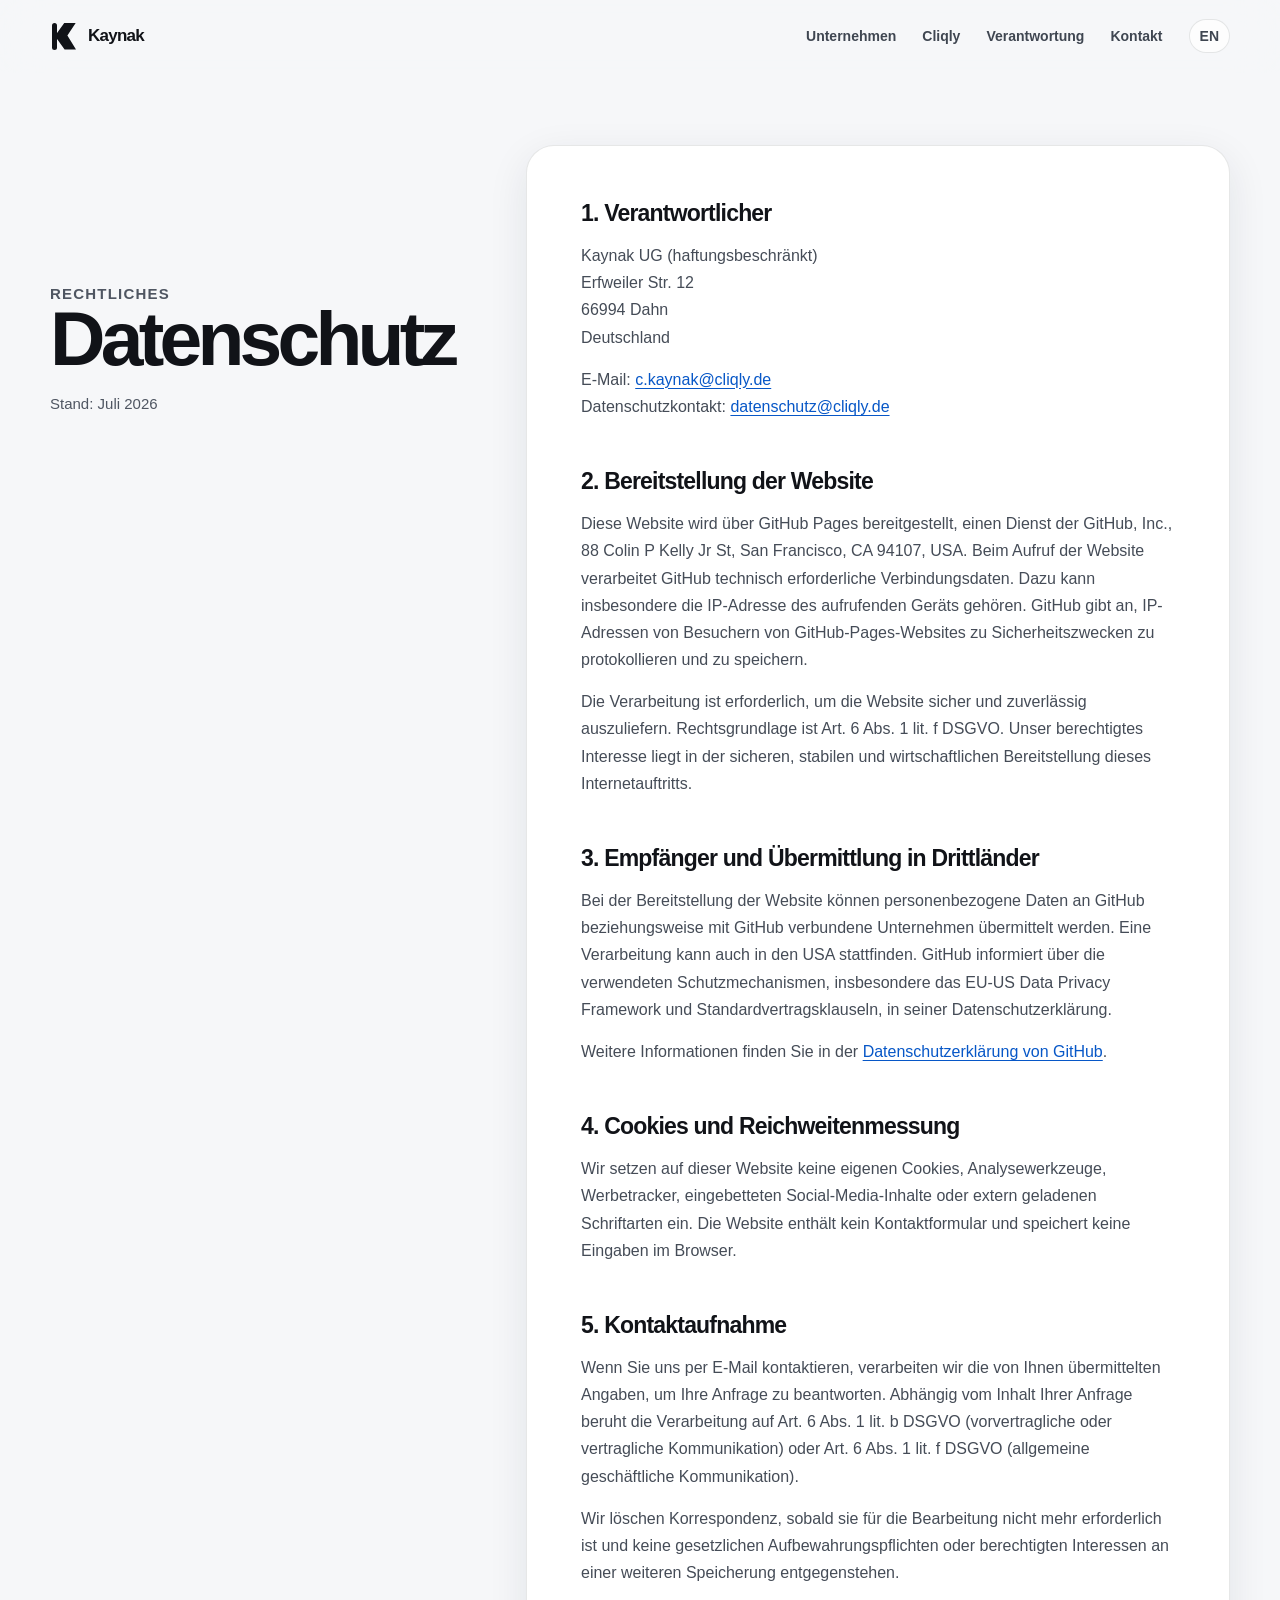
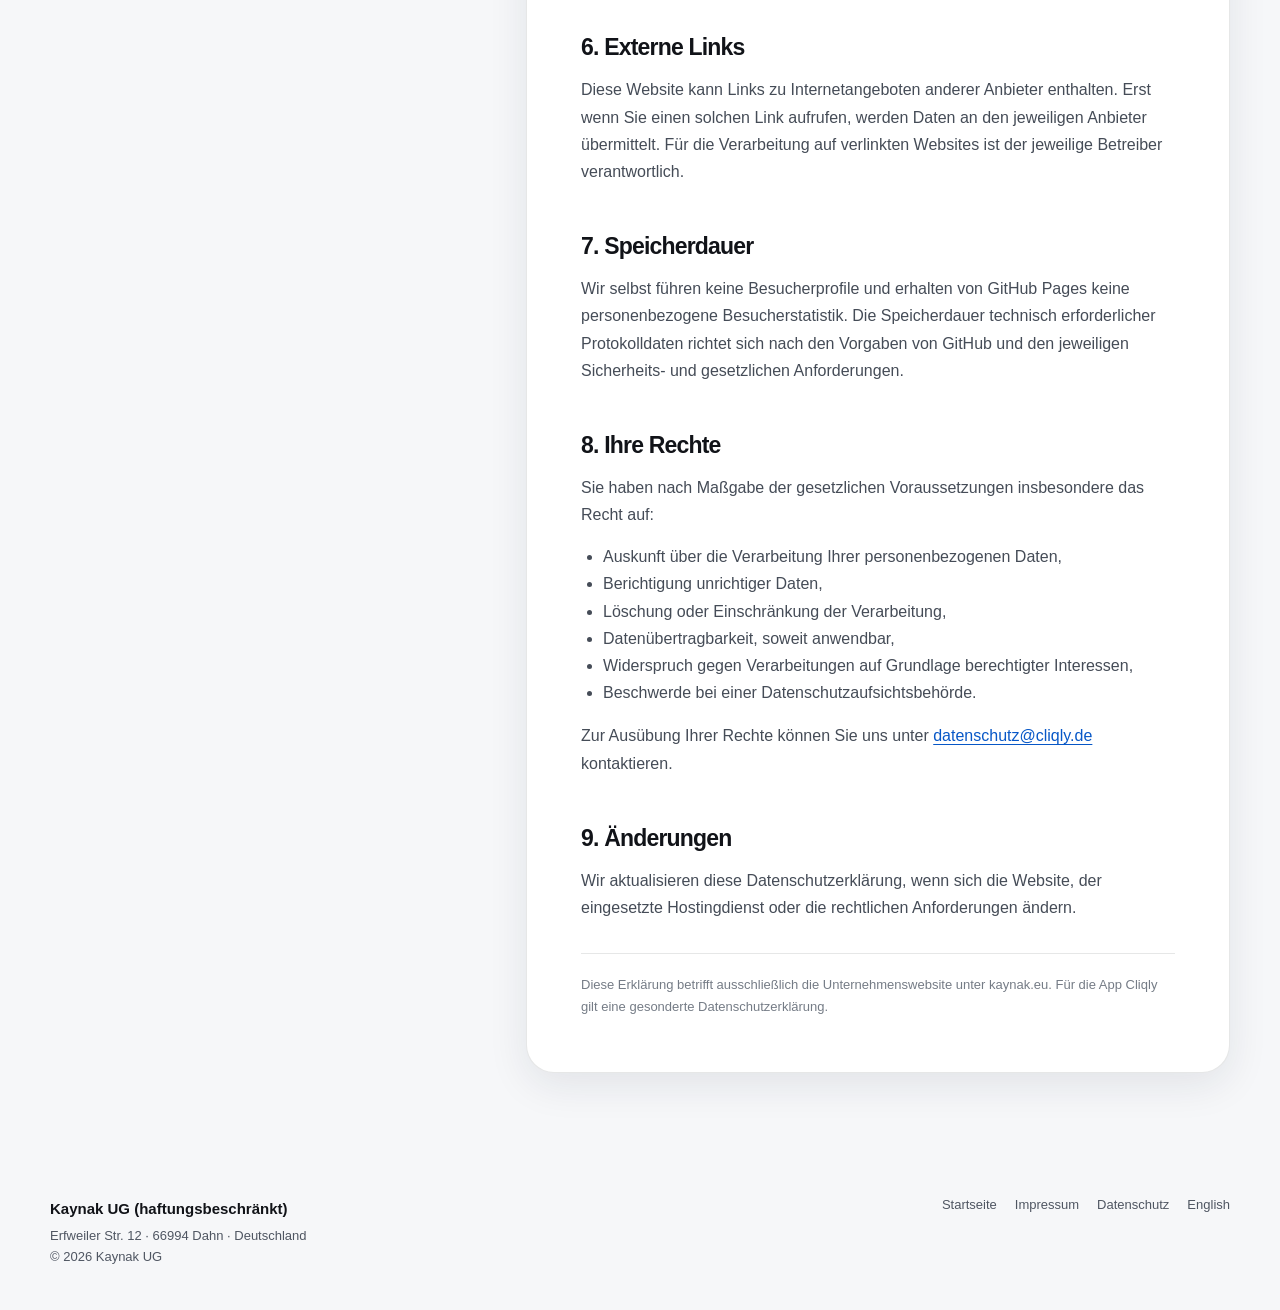
==== datenschutz/index.html @ ebd9e435 "Launch Kaynak UG corporate website" ====
<!doctype html>
<html lang="de">
  <head>
    <meta charset="utf-8" />
    <meta name="viewport" content="width=device-width, initial-scale=1" />
    <title>Datenschutz – Kaynak UG</title>
    <meta
      name="description"
      content="Datenschutzerklärung für die Unternehmenswebsite der Kaynak UG (haftungsbeschränkt)."
    />
    <meta name="theme-color" content="#f6f7f9" />
    <meta name="robots" content="index,follow" />
    <link rel="canonical" href="https://kaynak.eu/datenschutz/" />
    <link rel="alternate" hreflang="de" href="https://kaynak.eu/datenschutz/" />
    <link rel="alternate" hreflang="en" href="https://kaynak.eu/en/privacy/" />
    <link rel="icon" href="/assets/kaynak-mark.png" type="image/png" />
    <link rel="stylesheet" href="/assets/styles.css" />
  </head>
  <body>
    <a class="skip-link" href="#inhalt">Zum Inhalt springen</a>
    <header class="site-header">
      <nav class="nav-shell" aria-label="Hauptnavigation">
        <a class="brand" href="/" aria-label="Kaynak UG Startseite">
          <span class="brand-mark" aria-hidden="true"></span>
          <span>Kaynak</span>
        </a>
        <button
          class="menu-button"
          type="button"
          aria-label="Navigation öffnen"
          aria-controls="site-navigation"
          aria-expanded="false"
        >
          <span class="menu-icon" aria-hidden="true"></span>
        </button>
        <div class="nav-links" id="site-navigation">
          <a href="/#unternehmen">Unternehmen</a>
          <a href="/#cliqly">Cliqly</a>
          <a href="/#verantwortung">Verantwortung</a>
          <a href="/#kontakt">Kontakt</a>
          <a class="language-link" href="/en/privacy/" lang="en" hreflang="en">EN</a>
        </div>
      </nav>
    </header>

    <main class="legal-main" id="inhalt">
      <div class="shell legal-layout">
        <div class="legal-heading">
          <p class="section-kicker">Rechtliches</p>
          <h1>Datenschutz</h1>
          <p>Stand: Juli 2026</p>
        </div>
        <article class="legal-content">
          <h2>1. Verantwortlicher</h2>
          <p>
            Kaynak UG (haftungsbeschränkt)<br />
            Erfweiler Str. 12<br />
            66994 Dahn<br />
            Deutschland
          </p>
          <p>
            E-Mail:
            <a href="mailto:c.kaynak@cliqly.de">c.kaynak@cliqly.de</a><br />
            Datenschutzkontakt:
            <a href="mailto:datenschutz@cliqly.de">datenschutz@cliqly.de</a>
          </p>

          <h2>2. Bereitstellung der Website</h2>
          <p>
            Diese Website wird über GitHub Pages bereitgestellt, einen Dienst der GitHub,
            Inc., 88 Colin P Kelly Jr St, San Francisco, CA 94107, USA. Beim Aufruf der
            Website verarbeitet GitHub technisch erforderliche Verbindungsdaten. Dazu
            kann insbesondere die IP-Adresse des aufrufenden Geräts gehören. GitHub gibt
            an, IP-Adressen von Besuchern von GitHub-Pages-Websites zu
            Sicherheitszwecken zu protokollieren und zu speichern.
          </p>
          <p>
            Die Verarbeitung ist erforderlich, um die Website sicher und zuverlässig
            auszuliefern. Rechtsgrundlage ist Art. 6 Abs. 1 lit. f DSGVO. Unser
            berechtigtes Interesse liegt in der sicheren, stabilen und wirtschaftlichen
            Bereitstellung dieses Internetauftritts.
          </p>

          <h2>3. Empfänger und Übermittlung in Drittländer</h2>
          <p>
            Bei der Bereitstellung der Website können personenbezogene Daten an GitHub
            beziehungsweise mit GitHub verbundene Unternehmen übermittelt werden. Eine
            Verarbeitung kann auch in den USA stattfinden. GitHub informiert über die
            verwendeten Schutzmechanismen, insbesondere das EU-US Data Privacy Framework
            und Standardvertragsklauseln, in seiner Datenschutzerklärung.
          </p>
          <p>
            Weitere Informationen finden Sie in der
            <a
              href="https://docs.github.com/de/site-policy/privacy-policies/github-general-privacy-statement"
              rel="noopener noreferrer"
              >Datenschutzerklärung von GitHub</a
            >.
          </p>

          <h2>4. Cookies und Reichweitenmessung</h2>
          <p>
            Wir setzen auf dieser Website keine eigenen Cookies, Analysewerkzeuge,
            Werbetracker, eingebetteten Social-Media-Inhalte oder extern geladenen
            Schriftarten ein. Die Website enthält kein Kontaktformular und speichert
            keine Eingaben im Browser.
          </p>

          <h2>5. Kontaktaufnahme</h2>
          <p>
            Wenn Sie uns per E-Mail kontaktieren, verarbeiten wir die von Ihnen
            übermittelten Angaben, um Ihre Anfrage zu beantworten. Abhängig vom Inhalt
            Ihrer Anfrage beruht die Verarbeitung auf Art. 6 Abs. 1 lit. b DSGVO
            (vorvertragliche oder vertragliche Kommunikation) oder Art. 6 Abs. 1 lit. f
            DSGVO (allgemeine geschäftliche Kommunikation).
          </p>
          <p>
            Wir löschen Korrespondenz, sobald sie für die Bearbeitung nicht mehr
            erforderlich ist und keine gesetzlichen Aufbewahrungspflichten oder
            berechtigten Interessen an einer weiteren Speicherung entgegenstehen.
          </p>

          <h2>6. Externe Links</h2>
          <p>
            Diese Website kann Links zu Internetangeboten anderer Anbieter enthalten.
            Erst wenn Sie einen solchen Link aufrufen, werden Daten an den jeweiligen
            Anbieter übermittelt. Für die Verarbeitung auf verlinkten Websites ist der
            jeweilige Betreiber verantwortlich.
          </p>

          <h2>7. Speicherdauer</h2>
          <p>
            Wir selbst führen keine Besucherprofile und erhalten von GitHub Pages keine
            personenbezogene Besucherstatistik. Die Speicherdauer technisch erforderlicher
            Protokolldaten richtet sich nach den Vorgaben von GitHub und den jeweiligen
            Sicherheits- und gesetzlichen Anforderungen.
          </p>

          <h2>8. Ihre Rechte</h2>
          <p>Sie haben nach Maßgabe der gesetzlichen Voraussetzungen insbesondere das Recht auf:</p>
          <ul>
            <li>Auskunft über die Verarbeitung Ihrer personenbezogenen Daten,</li>
            <li>Berichtigung unrichtiger Daten,</li>
            <li>Löschung oder Einschränkung der Verarbeitung,</li>
            <li>Datenübertragbarkeit, soweit anwendbar,</li>
            <li>Widerspruch gegen Verarbeitungen auf Grundlage berechtigter Interessen,</li>
            <li>Beschwerde bei einer Datenschutzaufsichtsbehörde.</li>
          </ul>
          <p>
            Zur Ausübung Ihrer Rechte können Sie uns unter
            <a href="mailto:datenschutz@cliqly.de">datenschutz@cliqly.de</a>
            kontaktieren.
          </p>

          <h2>9. Änderungen</h2>
          <p>
            Wir aktualisieren diese Datenschutzerklärung, wenn sich die Website, der
            eingesetzte Hostingdienst oder die rechtlichen Anforderungen ändern.
          </p>

          <p class="legal-note">
            Diese Erklärung betrifft ausschließlich die Unternehmenswebsite unter
            kaynak.eu. Für die App Cliqly gilt eine gesonderte Datenschutzerklärung.
          </p>
        </article>
      </div>
    </main>

    <footer class="site-footer">
      <div class="shell footer-grid">
        <div class="footer-company">
          <strong>Kaynak UG (haftungsbeschränkt)</strong>
          Erfweiler Str. 12 · 66994 Dahn · Deutschland<br />
          © <span data-current-year>2026</span> Kaynak UG
        </div>
        <div class="footer-links">
          <a href="/">Startseite</a>
          <a href="/impressum/">Impressum</a>
          <a href="/datenschutz/" aria-current="page">Datenschutz</a>
          <a href="/en/privacy/" lang="en">English</a>
        </div>
      </div>
    </footer>
    <script src="/assets/site.js" defer></script>
  </body>
</html>
---- assets/styles.css ----
:root {
  --ink: #111318;
  --ink-soft: #4f5662;
  --paper: #f6f7f9;
  --paper-strong: #ffffff;
  --line: rgba(17, 19, 24, 0.1);
  --blue: #0878f9;
  --blue-deep: #0757c7;
  --cyan: #43c7f4;
  --violet: #7557ff;
  --green: #7bd35a;
  --shadow-soft: 0 24px 80px rgba(18, 30, 58, 0.12);
  --shadow-card: 0 12px 40px rgba(18, 30, 58, 0.09);
  --radius-xl: 40px;
  --radius-lg: 28px;
  --radius-md: 20px;
  --max-width: 1180px;
  --font-sans: -apple-system, BlinkMacSystemFont, "SF Pro Display",
    "SF Pro Text", "Helvetica Neue", Arial, sans-serif;
}

* {
  box-sizing: border-box;
}

html {
  scroll-behavior: smooth;
}

body {
  margin: 0;
  color: var(--ink);
  background: var(--paper);
  font-family: var(--font-sans);
  -webkit-font-smoothing: antialiased;
  text-rendering: optimizeLegibility;
}

body.menu-open {
  overflow: hidden;
}

img {
  display: block;
  max-width: 100%;
}

a {
  color: inherit;
  text-decoration: none;
}

button,
a {
  -webkit-tap-highlight-color: transparent;
}

button {
  font: inherit;
}

::selection {
  color: #fff;
  background: var(--blue);
}

.skip-link {
  position: fixed;
  z-index: 100;
  top: 12px;
  left: 12px;
  padding: 10px 14px;
  border-radius: 12px;
  color: #fff;
  background: var(--ink);
  transform: translateY(-180%);
  transition: transform 180ms ease;
}

.skip-link:focus {
  transform: translateY(0);
}

.site-header {
  position: fixed;
  z-index: 50;
  top: 0;
  right: 0;
  left: 0;
  border-bottom: 1px solid transparent;
  background: rgba(246, 247, 249, 0.72);
  -webkit-backdrop-filter: blur(24px) saturate(150%);
  backdrop-filter: blur(24px) saturate(150%);
  transition:
    border-color 220ms ease,
    background 220ms ease;
}

.site-header.is-scrolled {
  border-color: var(--line);
  background: rgba(246, 247, 249, 0.9);
}

.nav-shell {
  width: min(calc(100% - 40px), var(--max-width));
  min-height: 72px;
  margin: 0 auto;
  display: flex;
  align-items: center;
  justify-content: space-between;
  gap: 28px;
}

.brand {
  display: inline-flex;
  align-items: center;
  gap: 11px;
  font-size: 17px;
  font-weight: 650;
  letter-spacing: -0.045em;
}

.brand-mark {
  position: relative;
  width: 27px;
  height: 29px;
  display: block;
  flex: 0 0 auto;
  color: currentColor;
}

.brand-mark::before {
  content: "";
  position: absolute;
  top: 1px;
  bottom: 1px;
  left: 2px;
  width: 5px;
  border-radius: 999px;
  background: currentColor;
}

.brand-mark::after {
  content: "";
  position: absolute;
  top: 1px;
  right: 1px;
  bottom: 1px;
  left: 6px;
  background: currentColor;
  clip-path: polygon(43% 0, 100% 0, 57% 48%, 100% 100%, 43% 100%, 0 56%, 0 44%);
}

.nav-links {
  display: flex;
  align-items: center;
  gap: 26px;
  color: #3f4651;
  font-size: 14px;
  font-weight: 550;
}

.nav-links a {
  position: relative;
  padding: 9px 0;
}

.nav-links a::after {
  content: "";
  position: absolute;
  right: 0;
  bottom: 4px;
  left: 0;
  height: 1px;
  background: currentColor;
  transform: scaleX(0);
  transform-origin: right;
  transition: transform 180ms ease;
}

.nav-links a:hover::after,
.nav-links a:focus-visible::after {
  transform: scaleX(1);
  transform-origin: left;
}

.language-link {
  display: inline-flex;
  align-items: center;
  justify-content: center;
  min-width: 38px;
  height: 34px;
  padding: 0 10px !important;
  border: 1px solid var(--line);
  border-radius: 999px;
  background: rgba(255, 255, 255, 0.7);
}

.language-link::after {
  display: none;
}

.menu-button {
  width: 42px;
  height: 42px;
  display: none;
  align-items: center;
  justify-content: center;
  border: 0;
  border-radius: 50%;
  color: var(--ink);
  background: transparent;
  cursor: pointer;
}

.menu-icon,
.menu-icon::before,
.menu-icon::after {
  width: 20px;
  height: 1.5px;
  display: block;
  border-radius: 3px;
  background: currentColor;
  transition:
    transform 180ms ease,
    opacity 180ms ease;
}

.menu-icon {
  position: relative;
}

.menu-icon::before,
.menu-icon::after {
  content: "";
  position: absolute;
  left: 0;
}

.menu-icon::before {
  transform: translateY(-6px);
}

.menu-icon::after {
  transform: translateY(6px);
}

.menu-open .menu-icon {
  background: transparent;
}

.menu-open .menu-icon::before {
  transform: rotate(45deg);
}

.menu-open .menu-icon::after {
  transform: rotate(-45deg);
}

main {
  overflow: hidden;
}

.shell {
  width: min(calc(100% - 40px), var(--max-width));
  margin: 0 auto;
}

.hero {
  min-height: 810px;
  padding: 154px 0 96px;
  display: grid;
  align-items: center;
}

.hero-grid {
  display: grid;
  grid-template-columns: minmax(0, 1.08fr) minmax(410px, 0.92fr);
  align-items: center;
  gap: 46px;
}

.eyebrow {
  margin: 0 0 18px;
  color: var(--blue-deep);
  font-size: 14px;
  font-weight: 680;
  letter-spacing: 0.08em;
  text-transform: uppercase;
}

.hero h1 {
  max-width: 760px;
  margin: 0;
  font-size: clamp(52px, 4.6vw, 66px);
  font-weight: 720;
  letter-spacing: -0.062em;
  line-height: 0.98;
}

.hero-secondary {
  color: #747b86;
}

.hero-copy {
  max-width: 630px;
  margin: 30px 0 0;
  color: var(--ink-soft);
  font-size: clamp(19px, 2vw, 24px);
  letter-spacing: -0.025em;
  line-height: 1.45;
}

.button-row {
  margin-top: 34px;
  display: flex;
  flex-wrap: wrap;
  align-items: center;
  gap: 12px;
}

.button {
  min-height: 50px;
  padding: 0 21px;
  display: inline-flex;
  align-items: center;
  justify-content: center;
  gap: 8px;
  border: 1px solid transparent;
  border-radius: 999px;
  font-size: 16px;
  font-weight: 620;
  letter-spacing: -0.015em;
  transition:
    transform 180ms ease,
    box-shadow 180ms ease,
    background 180ms ease;
}

.button:hover {
  transform: translateY(-2px);
}

.button-primary {
  color: #fff;
  background: var(--ink);
  box-shadow: 0 12px 28px rgba(17, 19, 24, 0.2);
}

.button-primary:hover {
  box-shadow: 0 16px 34px rgba(17, 19, 24, 0.25);
}

.button-secondary {
  border-color: var(--line);
  background: rgba(255, 255, 255, 0.78);
}

.button-arrow {
  font-size: 18px;
  line-height: 1;
}

.hero-visual {
  position: relative;
  min-height: 530px;
}

.orb {
  position: absolute;
  width: 470px;
  height: 470px;
  top: 22px;
  left: 50%;
  border-radius: 50%;
  background:
    radial-gradient(circle at 34% 28%, rgba(255, 255, 255, 0.96) 0 8%, transparent 28%),
    radial-gradient(circle at 70% 20%, rgba(131, 102, 255, 0.85), transparent 32%),
    radial-gradient(circle at 74% 72%, rgba(31, 170, 250, 0.9), transparent 35%),
    radial-gradient(circle at 24% 72%, rgba(126, 221, 99, 0.85), transparent 30%),
    linear-gradient(145deg, #d7e9ff, #dcd7ff 45%, #c9f6f2);
  box-shadow:
    inset 0 1px 0 rgba(255, 255, 255, 0.8),
    0 48px 100px rgba(57, 88, 158, 0.18);
  filter: saturate(108%);
  transform: translateX(-50%);
}

.phone {
  position: absolute;
  z-index: 2;
  width: 252px;
  height: 504px;
  top: 4px;
  left: 50%;
  padding: 10px;
  border: 1px solid rgba(255, 255, 255, 0.58);
  border-radius: 48px;
  background: #17191e;
  box-shadow:
    0 35px 80px rgba(21, 29, 50, 0.32),
    inset 0 0 0 1px rgba(255, 255, 255, 0.1);
  transform: translateX(-50%) rotate(4deg);
}

.phone-screen {
  position: relative;
  height: 100%;
  overflow: hidden;
  border-radius: 39px;
  background:
    radial-gradient(circle at 30% 34%, rgba(117, 87, 255, 0.28), transparent 23%),
    radial-gradient(circle at 76% 65%, rgba(67, 199, 244, 0.35), transparent 25%),
    linear-gradient(155deg, #f9fbff, #e9f3fd);
}

.phone-island {
  position: absolute;
  z-index: 4;
  width: 86px;
  height: 25px;
  top: 10px;
  left: 50%;
  border-radius: 999px;
  background: #101216;
  transform: translateX(-50%);
}

.map-grid {
  position: absolute;
  inset: 0;
  opacity: 0.65;
  background-image:
    linear-gradient(28deg, transparent 47%, rgba(52, 98, 136, 0.13) 48% 50%, transparent 51%),
    linear-gradient(104deg, transparent 47%, rgba(52, 98, 136, 0.1) 48% 50%, transparent 51%);
  background-size: 76px 76px, 92px 92px;
}

.map-water {
  position: absolute;
  width: 220px;
  height: 95px;
  top: 142px;
  right: -74px;
  border-radius: 50%;
  background: rgba(74, 179, 235, 0.35);
  transform: rotate(-28deg);
}

.pin {
  position: absolute;
  z-index: 3;
  width: 37px;
  height: 37px;
  display: grid;
  place-items: center;
  border: 3px solid rgba(255, 255, 255, 0.95);
  border-radius: 50% 50% 50% 12px;
  color: #fff;
  background: linear-gradient(145deg, var(--violet), var(--blue));
  box-shadow: 0 8px 20px rgba(35, 72, 180, 0.25);
  font-size: 12px;
  font-weight: 760;
  transform: rotate(-45deg);
}

.pin span {
  transform: rotate(45deg);
}

.pin-one {
  top: 112px;
  left: 54px;
}

.pin-two {
  top: 214px;
  right: 50px;
  background: linear-gradient(145deg, #ed5d8d, #ff875f);
}

.pin-three {
  top: 290px;
  left: 90px;
  background: linear-gradient(145deg, #4ab65a, #90d34f);
}

.app-preview-card {
  position: absolute;
  z-index: 4;
  right: 14px;
  bottom: 28px;
  left: 14px;
  padding: 16px;
  display: grid;
  grid-template-columns: 48px 1fr;
  align-items: center;
  gap: 12px;
  border: 1px solid rgba(255, 255, 255, 0.7);
  border-radius: 21px;
  background: rgba(255, 255, 255, 0.84);
  -webkit-backdrop-filter: blur(18px);
  backdrop-filter: blur(18px);
  box-shadow: 0 16px 36px rgba(37, 61, 95, 0.13);
}

.app-preview-card img {
  width: 48px;
  height: 48px;
  border-radius: 13px;
}

.app-preview-card strong,
.app-preview-card span {
  display: block;
}

.app-preview-card strong {
  margin-bottom: 3px;
  font-size: 15px;
}

.app-preview-card span {
  color: var(--ink-soft);
  font-size: 12px;
  line-height: 1.35;
}

.floating-note {
  position: absolute;
  z-index: 6;
  padding: 13px 16px;
  border: 1px solid rgba(255, 255, 255, 0.72);
  border-radius: 17px;
  background: rgba(255, 255, 255, 0.82);
  -webkit-backdrop-filter: blur(20px);
  backdrop-filter: blur(20px);
  box-shadow: var(--shadow-card);
  font-size: 13px;
  font-weight: 650;
  letter-spacing: -0.01em;
}

.floating-note.top {
  top: 46px;
  right: -8px;
  transform: rotate(3deg);
}

.floating-note.bottom {
  bottom: 54px;
  left: -24px;
  transform: rotate(-3deg);
}

.section {
  padding: 120px 0;
}

.section-compact {
  padding: 90px 0;
}

.section-white {
  background: var(--paper-strong);
}

.section-dark {
  color: #fff;
  background:
    radial-gradient(circle at 8% 10%, rgba(60, 131, 246, 0.25), transparent 30%),
    radial-gradient(circle at 93% 82%, rgba(117, 87, 255, 0.2), transparent 34%),
    #111318;
}

.section-heading {
  max-width: 790px;
  margin: 0 0 55px;
}

.section-kicker {
  margin: 0 0 14px;
  color: var(--blue-deep);
  font-size: 14px;
  font-weight: 690;
  letter-spacing: 0.08em;
  text-transform: uppercase;
}

.section-dark .section-kicker {
  color: #74b7ff;
}

.section-title {
  margin: 0;
  font-size: clamp(42px, 5.8vw, 74px);
  font-weight: 700;
  letter-spacing: -0.058em;
  line-height: 0.99;
}

.section-intro {
  max-width: 690px;
  margin: 24px 0 0;
  color: var(--ink-soft);
  font-size: 20px;
  letter-spacing: -0.02em;
  line-height: 1.55;
}

.section-dark .section-intro {
  color: #b8c0ce;
}

.fact-grid {
  display: grid;
  grid-template-columns: repeat(3, minmax(0, 1fr));
  gap: 18px;
}

.fact-card,
.value-card,
.responsibility-card {
  border: 1px solid var(--line);
  border-radius: var(--radius-lg);
  background: rgba(255, 255, 255, 0.78);
  box-shadow: var(--shadow-card);
}

.fact-card {
  min-height: 220px;
  padding: 28px;
}

.fact-number {
  display: block;
  margin-bottom: 45px;
  color: var(--blue);
  font-size: clamp(38px, 4.6vw, 60px);
  font-weight: 710;
  letter-spacing: -0.055em;
}

.fact-card h3,
.value-card h3,
.responsibility-card h3 {
  margin: 0 0 10px;
  font-size: 21px;
  letter-spacing: -0.035em;
}

.fact-card p,
.value-card p,
.responsibility-card p {
  margin: 0;
  color: var(--ink-soft);
  font-size: 16px;
  line-height: 1.55;
}

.company-grid {
  display: grid;
  grid-template-columns: 0.9fr 1.1fr;
  align-items: start;
  gap: 70px;
}

.company-statement {
  margin: 0;
  font-size: clamp(34px, 4.4vw, 58px);
  font-weight: 650;
  letter-spacing: -0.052em;
  line-height: 1.06;
}

.company-copy {
  color: var(--ink-soft);
  font-size: 18px;
  line-height: 1.65;
}

.company-copy p {
  margin: 0 0 20px;
}

.company-meta {
  margin-top: 34px;
  padding-top: 24px;
  border-top: 1px solid var(--line);
  display: grid;
  grid-template-columns: repeat(2, minmax(0, 1fr));
  gap: 22px;
}

.meta-item span,
.meta-item strong {
  display: block;
}

.meta-item span {
  margin-bottom: 6px;
  color: #7b818b;
  font-size: 12px;
  font-weight: 650;
  letter-spacing: 0.06em;
  text-transform: uppercase;
}

.meta-item strong {
  font-size: 16px;
  line-height: 1.45;
}

.product-stage {
  padding: clamp(28px, 5vw, 62px);
  display: grid;
  grid-template-columns: 0.9fr 1.1fr;
  align-items: center;
  gap: 70px;
  border: 1px solid rgba(255, 255, 255, 0.12);
  border-radius: var(--radius-xl);
  background:
    linear-gradient(145deg, rgba(255, 255, 255, 0.085), rgba(255, 255, 255, 0.025));
  box-shadow: 0 40px 120px rgba(0, 0, 0, 0.22);
}

.product-icon {
  width: min(100%, 430px);
  margin: 0 auto;
  aspect-ratio: 1;
  object-fit: cover;
  border-radius: 30%;
  box-shadow:
    0 40px 80px rgba(0, 0, 0, 0.35),
    0 0 0 1px rgba(255, 255, 255, 0.16);
}

.product-label {
  display: inline-flex;
  margin-bottom: 21px;
  padding: 7px 11px;
  border: 1px solid rgba(255, 255, 255, 0.14);
  border-radius: 999px;
  color: #c4dcff;
  background: rgba(255, 255, 255, 0.06);
  font-size: 12px;
  font-weight: 680;
  letter-spacing: 0.06em;
  text-transform: uppercase;
}

.product-copy h3 {
  margin: 0 0 18px;
  font-size: clamp(48px, 6vw, 82px);
  letter-spacing: -0.065em;
  line-height: 0.92;
}

.product-copy > p {
  max-width: 560px;
  margin: 0;
  color: #bec6d2;
  font-size: 19px;
  line-height: 1.58;
}

.product-points {
  margin-top: 34px;
  display: grid;
  gap: 17px;
}

.product-point {
  padding-top: 17px;
  border-top: 1px solid rgba(255, 255, 255, 0.13);
  display: grid;
  grid-template-columns: 94px 1fr;
  gap: 18px;
}

.product-point strong {
  color: #fff;
  font-size: 15px;
}

.product-point span {
  color: #aeb7c5;
  font-size: 15px;
  line-height: 1.5;
}

.value-grid {
  display: grid;
  grid-template-columns: repeat(3, minmax(0, 1fr));
  gap: 18px;
}

.value-card {
  min-height: 300px;
  padding: 30px;
  display: flex;
  flex-direction: column;
}

.value-symbol {
  width: 50px;
  height: 50px;
  margin-bottom: auto;
  display: grid;
  place-items: center;
  border-radius: 16px;
  color: var(--blue-deep);
  background: #e8f2ff;
  font-size: 22px;
  font-weight: 750;
}

.value-card:nth-child(2) .value-symbol {
  color: #5a43d6;
  background: #eeeaff;
}

.value-card:nth-child(3) .value-symbol {
  color: #3b802c;
  background: #ecf9e8;
}

.responsibility-grid {
  display: grid;
  grid-template-columns: 1.15fr 0.85fr;
  gap: 18px;
}

.responsibility-card {
  min-height: 270px;
  padding: 32px;
}

.responsibility-card.highlight {
  color: #fff;
  border-color: transparent;
  background:
    radial-gradient(circle at 92% 10%, rgba(255, 255, 255, 0.26), transparent 26%),
    linear-gradient(145deg, #0878f9, #6256ea 76%, #7b57ec);
  box-shadow: 0 26px 70px rgba(72, 86, 218, 0.24);
}

.responsibility-card.highlight p {
  color: rgba(255, 255, 255, 0.78);
}

.responsibility-card .card-tag {
  display: block;
  margin-bottom: 72px;
  color: inherit;
  font-size: 12px;
  font-weight: 690;
  letter-spacing: 0.08em;
  text-transform: uppercase;
  opacity: 0.72;
}

.contact-panel {
  padding: clamp(34px, 6vw, 70px);
  display: grid;
  grid-template-columns: 1fr auto;
  align-items: end;
  gap: 70px;
  border-radius: var(--radius-xl);
  color: #fff;
  background:
    radial-gradient(circle at 8% 12%, rgba(61, 166, 255, 0.38), transparent 31%),
    radial-gradient(circle at 92% 90%, rgba(124, 91, 255, 0.3), transparent 34%),
    #12151b;
  box-shadow: var(--shadow-soft);
}

.contact-panel h2 {
  max-width: 720px;
  margin: 0;
  font-size: clamp(45px, 6.5vw, 82px);
  letter-spacing: -0.063em;
  line-height: 0.98;
}

.contact-panel p {
  max-width: 610px;
  margin: 24px 0 0;
  color: #b9c2cf;
  font-size: 18px;
  line-height: 1.6;
}

.contact-panel .button {
  color: var(--ink);
  background: #fff;
  white-space: nowrap;
}

.site-footer {
  padding: 34px 0 42px;
}

.footer-grid {
  display: grid;
  grid-template-columns: 1fr auto;
  align-items: start;
  gap: 30px;
}

.footer-company {
  color: var(--ink-soft);
  font-size: 13px;
  line-height: 1.6;
}

.footer-company strong {
  display: block;
  margin-bottom: 5px;
  color: var(--ink);
  font-size: 15px;
}

.footer-links {
  display: flex;
  flex-wrap: wrap;
  justify-content: flex-end;
  gap: 18px;
  color: var(--ink-soft);
  font-size: 13px;
}

.footer-links a:hover {
  color: var(--ink);
}

.legal-main {
  min-height: calc(100vh - 170px);
  padding: 145px 0 90px;
}

.legal-layout {
  display: grid;
  grid-template-columns: minmax(0, 0.72fr) minmax(0, 1.28fr);
  align-items: start;
  gap: 80px;
}

.legal-heading {
  position: sticky;
  top: 120px;
}

.legal-heading h1 {
  margin: 0;
  font-size: clamp(48px, 6vw, 78px);
  letter-spacing: -0.062em;
  line-height: 0.95;
}

.legal-heading p {
  margin: 20px 0 0;
  color: var(--ink-soft);
  font-size: 15px;
}

.legal-content {
  padding: clamp(30px, 5vw, 54px);
  border: 1px solid var(--line);
  border-radius: var(--radius-lg);
  background: #fff;
  box-shadow: var(--shadow-card);
}

.legal-content h2 {
  margin: 48px 0 15px;
  font-size: 23px;
  letter-spacing: -0.035em;
}

.legal-content h2:first-child {
  margin-top: 0;
}

.legal-content h3 {
  margin: 28px 0 10px;
  font-size: 17px;
}

.legal-content p,
.legal-content li {
  color: #454c57;
  font-size: 16px;
  line-height: 1.7;
}

.legal-content p {
  margin: 0 0 15px;
}

.legal-content ul {
  margin: 0 0 16px;
  padding-left: 22px;
}

.legal-content a {
  color: var(--blue-deep);
  text-decoration: underline;
  text-underline-offset: 3px;
}

.legal-note {
  margin: 32px 0 0 !important;
  padding-top: 20px;
  border-top: 1px solid var(--line);
  color: #757c86 !important;
  font-size: 13px !important;
}

:focus-visible {
  outline: 3px solid rgba(8, 120, 249, 0.4);
  outline-offset: 4px;
}

@media (max-width: 980px) {
  .hero {
    padding-top: 128px;
  }

  .hero-grid,
  .company-grid,
  .product-stage,
  .legal-layout {
    grid-template-columns: 1fr;
  }

  .hero-grid {
    gap: 50px;
  }

  .hero-copy {
    max-width: 720px;
  }

  .hero-visual {
    width: min(100%, 640px);
    margin: 0 auto;
  }

  .company-grid {
    gap: 45px;
  }

  .company-statement {
    max-width: 800px;
  }

  .product-stage {
    gap: 52px;
  }

  .product-visual {
    order: 2;
  }

  .product-icon {
    width: min(72%, 400px);
  }

  .legal-layout {
    gap: 35px;
  }

  .legal-heading {
    position: static;
  }
}

@media (max-width: 760px) {
  .nav-shell {
    width: min(calc(100% - 28px), var(--max-width));
    min-height: 64px;
  }

  .menu-button {
    display: inline-flex;
  }

  .nav-links {
    position: fixed;
    z-index: 49;
    top: 64px;
    right: 0;
    left: 0;
    height: calc(100dvh - 64px);
    padding: 34px 28px;
    display: flex;
    flex-direction: column;
    align-items: flex-start;
    gap: 6px;
    visibility: hidden;
    background: rgba(246, 247, 249, 0.98);
    opacity: 0;
    transform: translateY(-10px);
    transition:
      opacity 180ms ease,
      transform 180ms ease,
      visibility 180ms;
  }

  .menu-open .nav-links {
    visibility: visible;
    opacity: 1;
    transform: translateY(0);
  }

  .nav-links a {
    width: 100%;
    padding: 14px 0;
    border-bottom: 1px solid var(--line);
    font-size: 24px;
    font-weight: 620;
    letter-spacing: -0.025em;
  }

  .language-link {
    width: auto !important;
    height: 42px;
    margin-top: 18px;
    padding: 0 15px !important;
    border-bottom: 1px solid var(--line) !important;
    font-size: 15px !important;
  }

  .shell {
    width: min(calc(100% - 28px), var(--max-width));
  }

  .hero {
    min-height: auto;
    padding: 124px 0 70px;
  }

  .hero h1 {
    font-size: clamp(44px, 12vw, 62px);
  }

  .hero-copy {
    margin-top: 24px;
    font-size: 19px;
  }

  .hero-visual {
    min-height: 450px;
  }

  .orb {
    width: 390px;
    height: 390px;
  }

  .phone {
    width: 214px;
    height: 428px;
    border-radius: 41px;
  }

  .phone-screen {
    border-radius: 33px;
  }

  .app-preview-card {
    padding: 12px;
    grid-template-columns: 40px 1fr;
  }

  .app-preview-card img {
    width: 40px;
    height: 40px;
    border-radius: 11px;
  }

  .floating-note.top {
    right: 0;
  }

  .floating-note.bottom {
    left: 0;
  }

  .section {
    padding: 82px 0;
  }

  .section-compact {
    padding: 68px 0;
  }

  .section-heading {
    margin-bottom: 36px;
  }

  .section-title {
    font-size: clamp(40px, 12vw, 60px);
  }

  .section-intro {
    font-size: 18px;
  }

  .fact-grid,
  .value-grid,
  .responsibility-grid {
    grid-template-columns: 1fr;
  }

  .fact-card {
    min-height: 190px;
  }

  .fact-number {
    margin-bottom: 34px;
  }

  .company-meta {
    grid-template-columns: 1fr;
  }

  .product-stage {
    padding: 28px;
    border-radius: 30px;
  }

  .product-copy h3 {
    font-size: 53px;
  }

  .product-point {
    grid-template-columns: 1fr;
    gap: 6px;
  }

  .product-icon {
    width: 82%;
  }

  .value-card {
    min-height: 250px;
  }

  .contact-panel {
    grid-template-columns: 1fr;
    align-items: start;
    gap: 30px;
    border-radius: 30px;
  }

  .contact-panel h2 {
    font-size: clamp(42px, 12.5vw, 62px);
  }

  .contact-panel .button {
    justify-self: start;
  }

  .footer-grid {
    grid-template-columns: 1fr;
  }

  .footer-links {
    justify-content: flex-start;
  }

  .legal-main {
    padding: 116px 0 68px;
  }
}

@media (max-width: 440px) {
  .hero-visual {
    margin-left: -7px;
    width: calc(100% + 14px);
  }

  .floating-note {
    padding: 10px 12px;
    font-size: 11px;
  }
}

@media (prefers-reduced-motion: reduce) {
  html {
    scroll-behavior: auto;
  }

  *,
  *::before,
  *::after {
    scroll-behavior: auto !important;
    transition-duration: 0.01ms !important;
    animation-duration: 0.01ms !important;
    animation-iteration-count: 1 !important;
  }
}
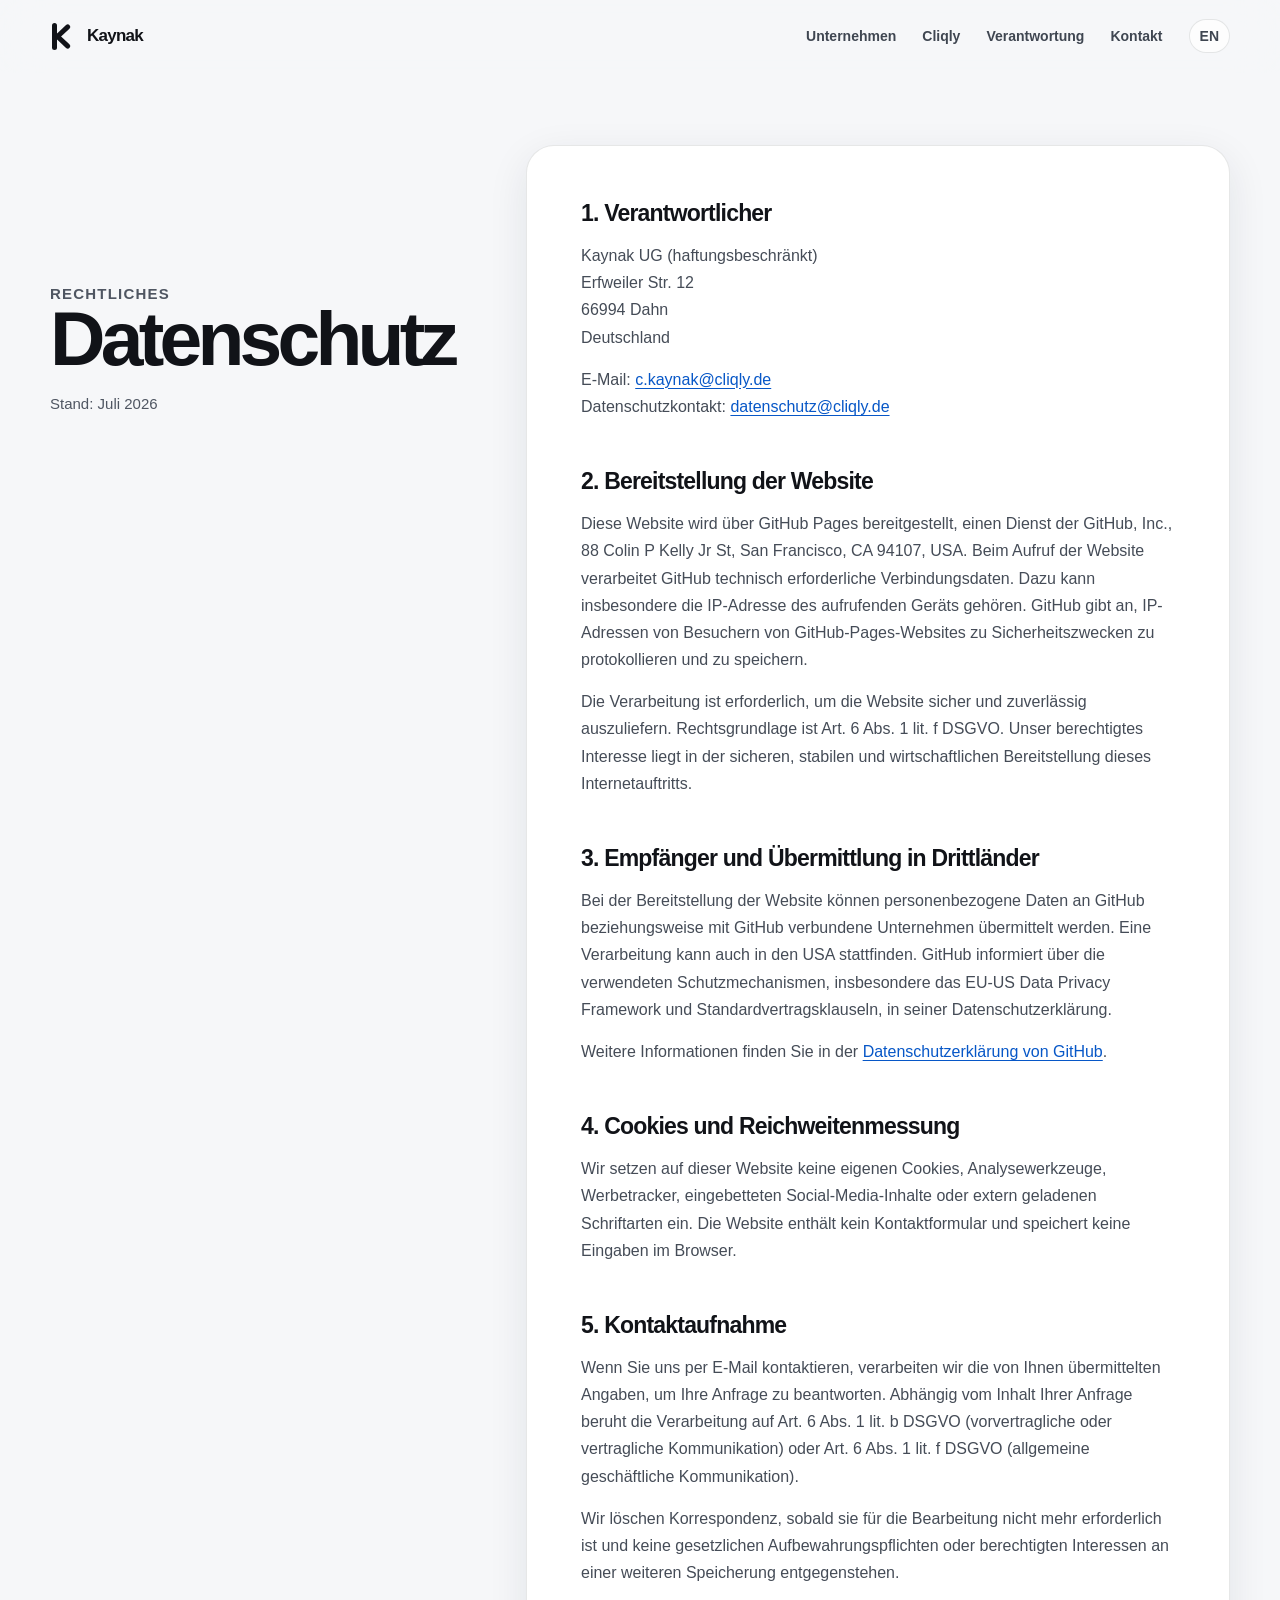
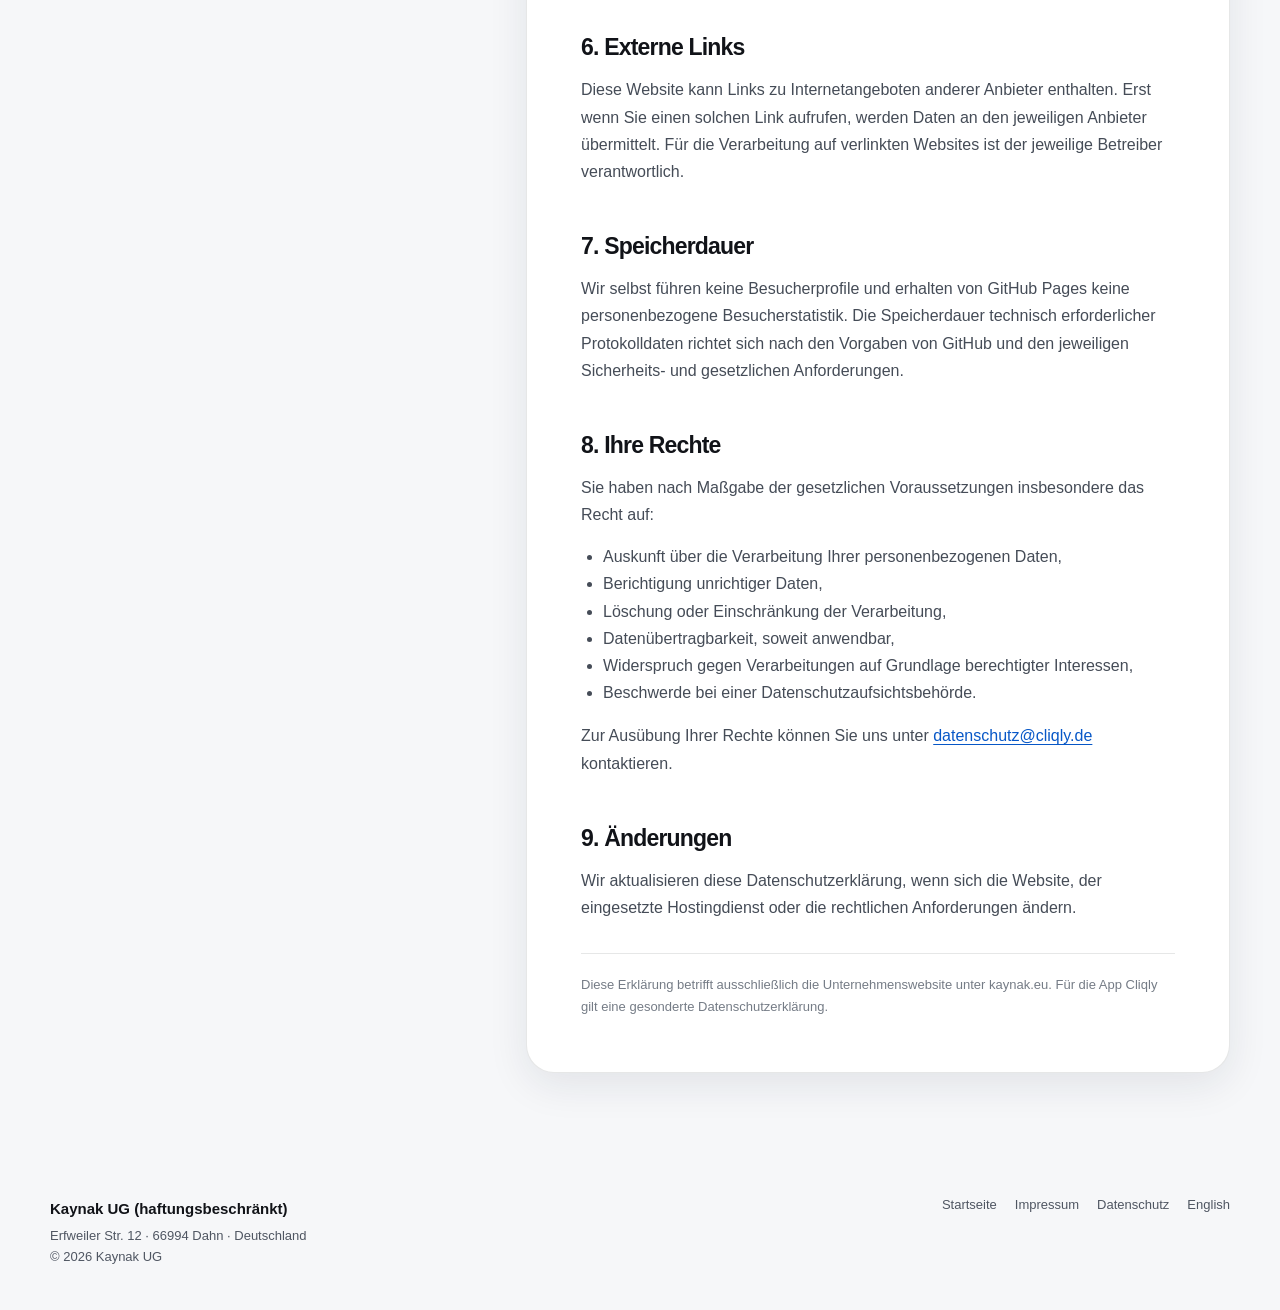
==== commit f2385df5: "Refine Kaynak brand mark" ====
--- a/datenschutz/index.html
+++ b/datenschutz/index.html
@@ -21,7 +21,7 @@
     <header class="site-header">
       <nav class="nav-shell" aria-label="Hauptnavigation">
         <a class="brand" href="/" aria-label="Kaynak UG Startseite">
-          <span class="brand-mark" aria-hidden="true"></span>
+          <span class="brand-mark" aria-hidden="true"><span class="brand-stem"></span></span>
           <span>Kaynak</span>
         </a>
         <button
--- a/assets/styles.css
+++ b/assets/styles.css
@@ -122,33 +122,42 @@
 
 .brand-mark {
   position: relative;
-  width: 27px;
+  width: 26px;
   height: 29px;
   display: block;
   flex: 0 0 auto;
   color: currentColor;
 }
 
-.brand-mark::before {
-  content: "";
+.brand-stem {
   position: absolute;
   top: 1px;
-  bottom: 1px;
   left: 2px;
   width: 5px;
+  height: 27px;
   border-radius: 999px;
   background: currentColor;
 }
 
+.brand-mark::before,
 .brand-mark::after {
   content: "";
   position: absolute;
-  top: 1px;
-  right: 1px;
-  bottom: 1px;
-  left: 6px;
+  top: 12px;
+  left: 5px;
+  width: 19px;
+  height: 5px;
+  border-radius: 999px;
   background: currentColor;
-  clip-path: polygon(43% 0, 100% 0, 57% 48%, 100% 100%, 43% 100%, 0 56%, 0 44%);
+  transform-origin: 2.5px 50%;
+}
+
+.brand-mark::before {
+  transform: rotate(-43deg);
+}
+
+.brand-mark::after {
+  transform: rotate(43deg);
 }
 
 .nav-links {
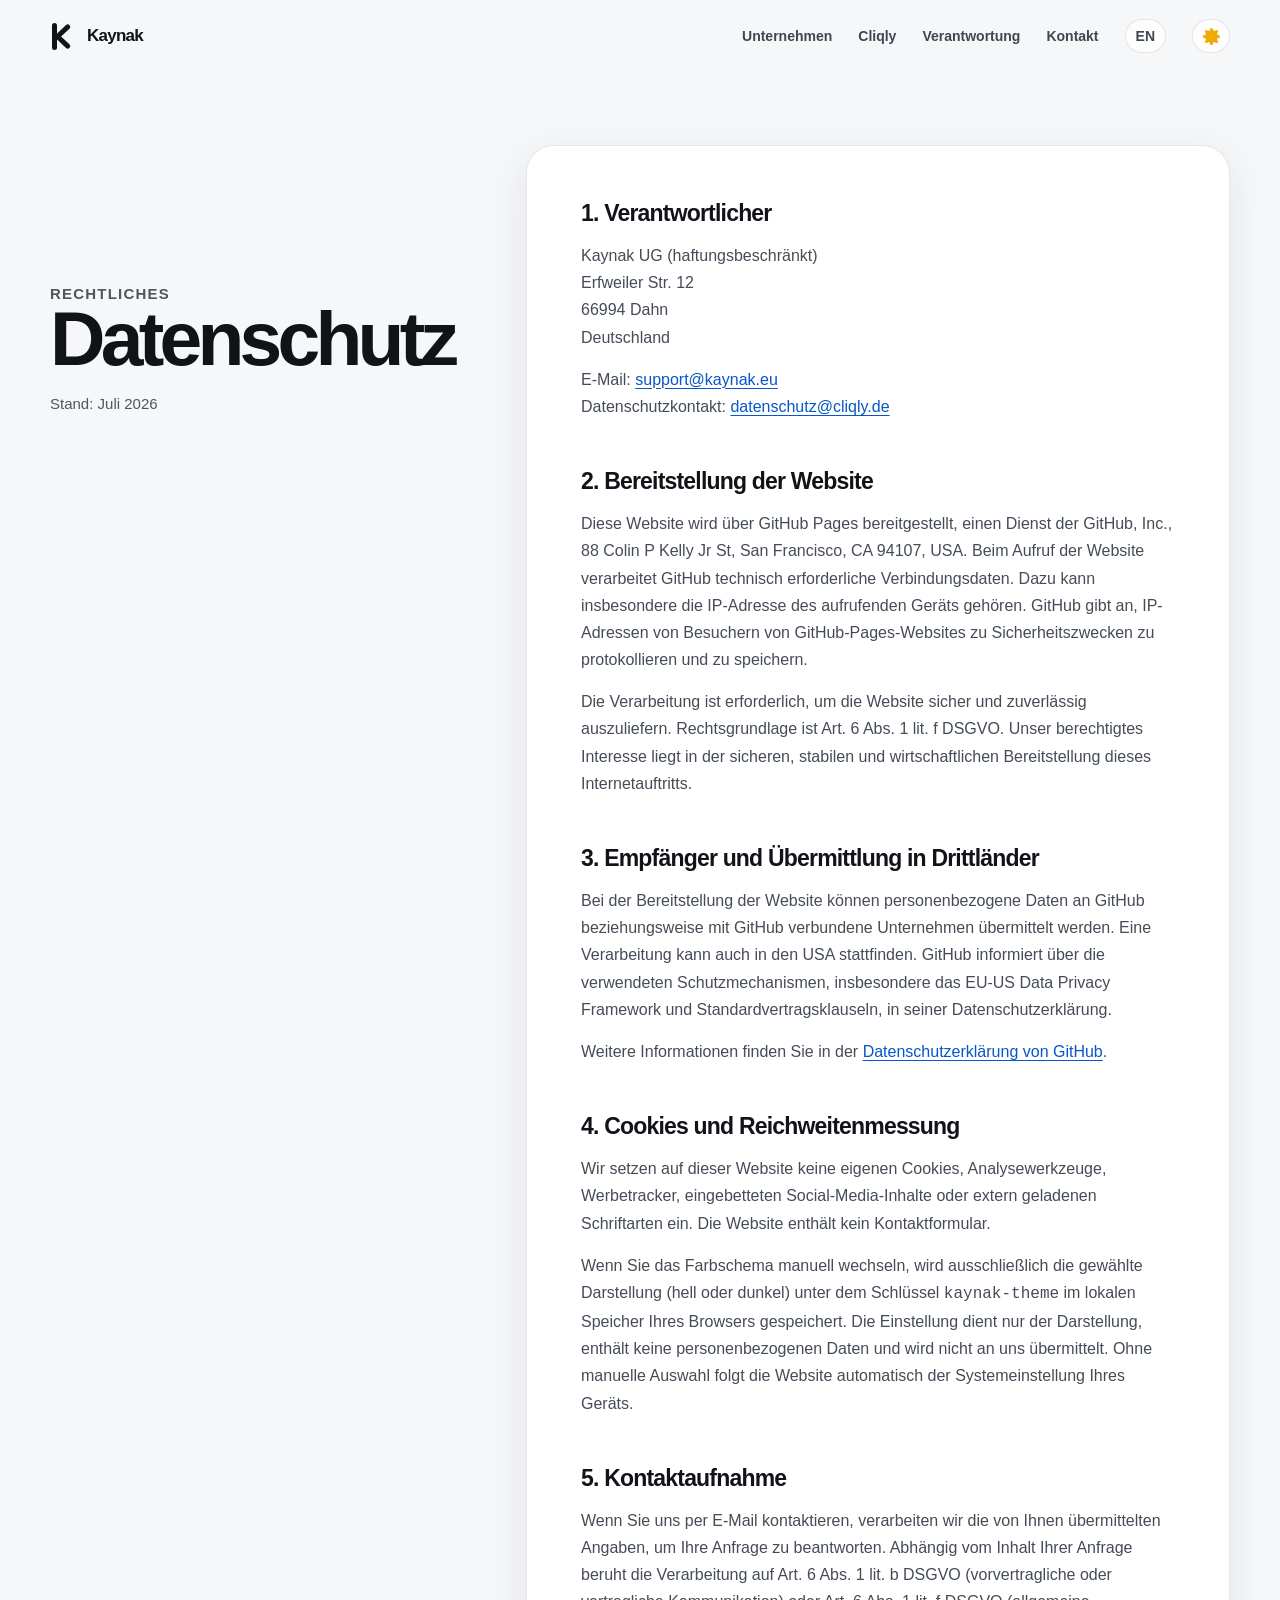
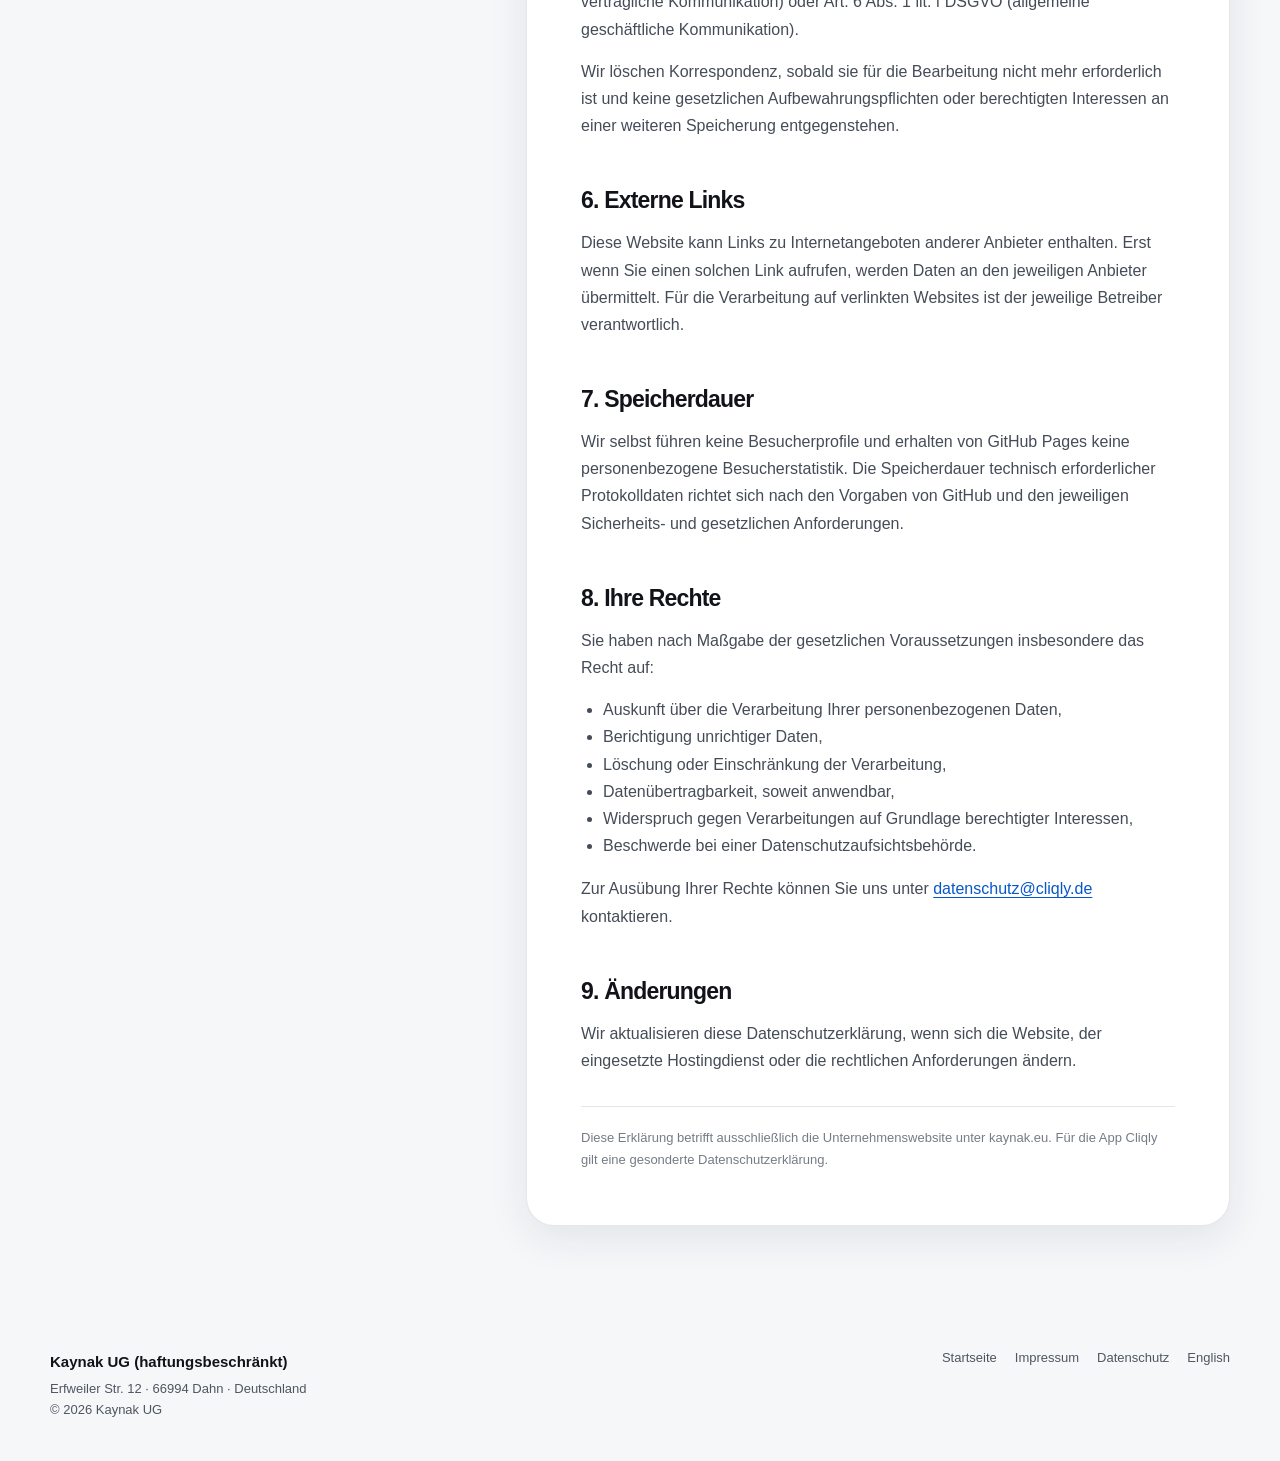
==== commit 3854424b: "Add adaptive dark mode and refine contact details" ====
--- a/datenschutz/index.html
+++ b/datenschutz/index.html
@@ -9,11 +9,13 @@
       content="Datenschutzerklärung für die Unternehmenswebsite der Kaynak UG (haftungsbeschränkt)."
     />
     <meta name="theme-color" content="#f6f7f9" />
+    <meta name="color-scheme" content="light dark" />
     <meta name="robots" content="index,follow" />
     <link rel="canonical" href="https://kaynak.eu/datenschutz/" />
     <link rel="alternate" hreflang="de" href="https://kaynak.eu/datenschutz/" />
     <link rel="alternate" hreflang="en" href="https://kaynak.eu/en/privacy/" />
     <link rel="icon" href="/assets/kaynak-mark.png" type="image/png" />
+    <script src="/assets/theme-init.js"></script>
     <link rel="stylesheet" href="/assets/styles.css" />
   </head>
   <body>
@@ -60,7 +62,7 @@
           </p>
           <p>
             E-Mail:
-            <a href="mailto:c.kaynak@cliqly.de">c.kaynak@cliqly.de</a><br />
+            <a href="mailto:support@kaynak.eu">support@kaynak.eu</a><br />
             Datenschutzkontakt:
             <a href="mailto:datenschutz@cliqly.de">datenschutz@cliqly.de</a>
           </p>
@@ -102,8 +104,15 @@
           <p>
             Wir setzen auf dieser Website keine eigenen Cookies, Analysewerkzeuge,
             Werbetracker, eingebetteten Social-Media-Inhalte oder extern geladenen
-            Schriftarten ein. Die Website enthält kein Kontaktformular und speichert
-            keine Eingaben im Browser.
+            Schriftarten ein. Die Website enthält kein Kontaktformular.
+          </p>
+          <p>
+            Wenn Sie das Farbschema manuell wechseln, wird ausschließlich die gewählte
+            Darstellung (hell oder dunkel) unter dem Schlüssel
+            <code>kaynak-theme</code> im lokalen Speicher Ihres Browsers gespeichert.
+            Die Einstellung dient nur der Darstellung, enthält keine personenbezogenen
+            Daten und wird nicht an uns übermittelt. Ohne manuelle Auswahl folgt die
+            Website automatisch der Systemeinstellung Ihres Geräts.
           </p>
 
           <h2>5. Kontaktaufnahme</h2>
--- a/assets/styles.css
+++ b/assets/styles.css
@@ -1,9 +1,23 @@
 :root {
+  color-scheme: light;
   --ink: #111318;
   --ink-soft: #4f5662;
+  --ink-muted: #747b86;
   --paper: #f6f7f9;
   --paper-strong: #ffffff;
   --line: rgba(17, 19, 24, 0.1);
+  --header-glass: rgba(246, 247, 249, 0.72);
+  --header-glass-strong: rgba(246, 247, 249, 0.9);
+  --mobile-navigation: rgba(246, 247, 249, 0.98);
+  --nav-ink: #3f4651;
+  --control-surface: rgba(255, 255, 255, 0.7);
+  --card-surface: rgba(255, 255, 255, 0.78);
+  --legal-surface: #ffffff;
+  --legal-copy: #454c57;
+  --legal-note: #757c86;
+  --button-primary-background: #111318;
+  --button-primary-foreground: #ffffff;
+  --button-secondary-background: rgba(255, 255, 255, 0.78);
   --blue: #0878f9;
   --blue-deep: #0757c7;
   --cyan: #43c7f4;
@@ -19,12 +33,39 @@
     "SF Pro Text", "Helvetica Neue", Arial, sans-serif;
 }
 
+:root[data-theme="dark"] {
+  color-scheme: dark;
+  --ink: #f4f7fb;
+  --ink-soft: #aeb8c7;
+  --ink-muted: #8c97a8;
+  --paper: #080a0f;
+  --paper-strong: #0e1118;
+  --line: rgba(255, 255, 255, 0.11);
+  --header-glass: rgba(8, 10, 15, 0.74);
+  --header-glass-strong: rgba(8, 10, 15, 0.92);
+  --mobile-navigation: rgba(8, 10, 15, 0.98);
+  --nav-ink: #c8d0dc;
+  --control-surface: rgba(255, 255, 255, 0.07);
+  --card-surface: rgba(255, 255, 255, 0.055);
+  --legal-surface: #11151d;
+  --legal-copy: #b7c0cd;
+  --legal-note: #8a95a4;
+  --button-primary-background: #f4f7fb;
+  --button-primary-foreground: #10131a;
+  --button-secondary-background: rgba(255, 255, 255, 0.065);
+  --blue: #4da6ff;
+  --blue-deep: #79baff;
+  --shadow-soft: 0 28px 90px rgba(0, 0, 0, 0.38);
+  --shadow-card: 0 16px 48px rgba(0, 0, 0, 0.26);
+}
+
 * {
   box-sizing: border-box;
 }
 
 html {
   scroll-behavior: smooth;
+  background: var(--paper);
 }
 
 body {
@@ -71,8 +112,8 @@
   left: 12px;
   padding: 10px 14px;
   border-radius: 12px;
-  color: #fff;
-  background: var(--ink);
+  color: var(--button-primary-foreground);
+  background: var(--button-primary-background);
   transform: translateY(-180%);
   transition: transform 180ms ease;
 }
@@ -88,7 +129,7 @@
   right: 0;
   left: 0;
   border-bottom: 1px solid transparent;
-  background: rgba(246, 247, 249, 0.72);
+  background: var(--header-glass);
   -webkit-backdrop-filter: blur(24px) saturate(150%);
   backdrop-filter: blur(24px) saturate(150%);
   transition:
@@ -98,7 +139,7 @@
 
 .site-header.is-scrolled {
   border-color: var(--line);
-  background: rgba(246, 247, 249, 0.9);
+  background: var(--header-glass-strong);
 }
 
 .nav-shell {
@@ -164,7 +205,7 @@
   display: flex;
   align-items: center;
   gap: 26px;
-  color: #3f4651;
+  color: var(--nav-ink);
   font-size: 14px;
   font-weight: 550;
 }
@@ -202,7 +243,7 @@
   padding: 0 10px !important;
   border: 1px solid var(--line);
   border-radius: 999px;
-  background: rgba(255, 255, 255, 0.7);
+  background: var(--control-surface);
 }
 
 .language-link::after {
@@ -222,6 +263,81 @@
   cursor: pointer;
 }
 
+.theme-toggle {
+  position: relative;
+  width: 38px;
+  height: 34px;
+  flex: 0 0 auto;
+  display: grid;
+  place-items: center;
+  padding: 0;
+  border: 1px solid var(--line);
+  border-radius: 999px;
+  color: var(--ink);
+  background: var(--control-surface);
+  cursor: pointer;
+  overflow: hidden;
+  transition:
+    transform 180ms ease,
+    border-color 240ms ease,
+    background 240ms ease;
+}
+
+.theme-toggle:hover {
+  transform: translateY(-1px);
+}
+
+.theme-toggle-icon {
+  position: relative;
+  width: 13px;
+  height: 13px;
+  display: block;
+  border-radius: 50%;
+  color: #f1a900;
+  background: currentColor;
+  box-shadow:
+    0 -7px 0 -5px currentColor,
+    0 7px 0 -5px currentColor,
+    7px 0 0 -5px currentColor,
+    -7px 0 0 -5px currentColor,
+    5px 5px 0 -5px currentColor,
+    -5px -5px 0 -5px currentColor,
+    5px -5px 0 -5px currentColor,
+    -5px 5px 0 -5px currentColor;
+  transition:
+    color 380ms ease,
+    transform 420ms cubic-bezier(0.22, 1, 0.36, 1),
+    box-shadow 380ms ease;
+}
+
+.theme-toggle-icon::after {
+  content: "";
+  position: absolute;
+  width: 13px;
+  height: 13px;
+  top: -4px;
+  right: -4px;
+  border-radius: 50%;
+  background: var(--paper);
+  opacity: 0;
+  transform: scale(0.2);
+  transition:
+    opacity 260ms ease,
+    transform 420ms cubic-bezier(0.22, 1, 0.36, 1),
+    background 240ms ease;
+}
+
+:root[data-theme="dark"] .theme-toggle-icon {
+  color: #dbe8ff;
+  box-shadow: none;
+  transform: rotate(-18deg) scale(1.08);
+}
+
+:root[data-theme="dark"] .theme-toggle-icon::after {
+  opacity: 1;
+  transform: scale(0.82);
+}
+
 .menu-icon,
 .menu-icon::before,
 .menu-icon::after {
@@ -308,7 +424,7 @@
 }
 
 .hero-secondary {
-  color: #747b86;
+  color: var(--ink-muted);
 }
 
 .hero-copy {
@@ -351,8 +467,8 @@
 }
 
 .button-primary {
-  color: #fff;
-  background: var(--ink);
+  color: var(--button-primary-foreground);
+  background: var(--button-primary-background);
   box-shadow: 0 12px 28px rgba(17, 19, 24, 0.2);
 }
 
@@ -362,7 +478,7 @@
 
 .button-secondary {
   border-color: var(--line);
-  background: rgba(255, 255, 255, 0.78);
+  background: var(--button-secondary-background);
 }
 
 .button-arrow {
@@ -511,6 +627,7 @@
   -webkit-backdrop-filter: blur(18px);
   backdrop-filter: blur(18px);
   box-shadow: 0 16px 36px rgba(37, 61, 95, 0.13);
+  color: #111318;
 }
 
 .app-preview-card img {
@@ -530,7 +647,7 @@
 }
 
 .app-preview-card span {
-  color: var(--ink-soft);
+  color: #4f5662;
   font-size: 12px;
   line-height: 1.35;
 }
@@ -541,7 +658,7 @@
   padding: 13px 16px;
   border: 1px solid rgba(255, 255, 255, 0.72);
   border-radius: 17px;
-  background: rgba(255, 255, 255, 0.82);
+  background: var(--control-surface);
   -webkit-backdrop-filter: blur(20px);
   backdrop-filter: blur(20px);
   box-shadow: var(--shadow-card);
@@ -632,7 +749,7 @@
 .responsibility-card {
   border: 1px solid var(--line);
   border-radius: var(--radius-lg);
-  background: rgba(255, 255, 255, 0.78);
+  background: var(--card-surface);
   box-shadow: var(--shadow-card);
 }
 
@@ -708,7 +825,7 @@
 
 .meta-item span {
   margin-bottom: 6px;
-  color: #7b818b;
+  color: var(--ink-muted);
   font-size: 12px;
   font-weight: 650;
   letter-spacing: 0.06em;
@@ -733,11 +850,18 @@
   box-shadow: 0 40px 120px rgba(0, 0, 0, 0.22);
 }
 
+.product-visual {
+  min-width: 0;
+  display: grid;
+  place-items: center;
+}
+
 .product-icon {
   width: min(100%, 430px);
+  height: auto;
   margin: 0 auto;
   aspect-ratio: 1;
-  object-fit: cover;
+  object-fit: contain;
   border-radius: 30%;
   box-shadow:
     0 40px 80px rgba(0, 0, 0, 0.35),
@@ -900,8 +1024,24 @@
   line-height: 1.6;
 }
 
+.contact-email {
+  width: fit-content;
+  margin-top: 14px;
+  display: inline-block;
+  color: #d9e8ff;
+  font-size: 17px;
+  font-weight: 620;
+  text-decoration: underline;
+  text-decoration-color: rgba(217, 232, 255, 0.45);
+  text-underline-offset: 5px;
+}
+
+.contact-email:hover {
+  text-decoration-color: currentColor;
+}
+
 .contact-panel .button {
-  color: var(--ink);
+  color: #111318;
   background: #fff;
   white-space: nowrap;
 }
@@ -977,7 +1117,7 @@
   padding: clamp(30px, 5vw, 54px);
   border: 1px solid var(--line);
   border-radius: var(--radius-lg);
-  background: #fff;
+  background: var(--legal-surface);
   box-shadow: var(--shadow-card);
 }
 
@@ -998,7 +1138,7 @@
 
 .legal-content p,
 .legal-content li {
-  color: #454c57;
+  color: var(--legal-copy);
   font-size: 16px;
   line-height: 1.7;
 }
@@ -1022,13 +1162,53 @@
   margin: 32px 0 0 !important;
   padding-top: 20px;
   border-top: 1px solid var(--line);
-  color: #757c86 !important;
+  color: var(--legal-note) !important;
   font-size: 13px !important;
 }
 
 :focus-visible {
   outline: 3px solid rgba(8, 120, 249, 0.4);
   outline-offset: 4px;
+}
+
+::view-transition-old(root),
+::view-transition-new(root) {
+  animation-duration: 420ms;
+  animation-timing-function: cubic-bezier(0.22, 1, 0.36, 1);
+}
+
+.theme-changing body,
+.theme-changing .site-header,
+.theme-changing .section-white,
+.theme-changing .fact-card,
+.theme-changing .value-card,
+.theme-changing .responsibility-card,
+.theme-changing .legal-content,
+.theme-changing .language-link,
+.theme-changing .theme-toggle,
+.theme-changing .nav-links {
+  transition:
+    color 420ms ease,
+    background-color 420ms ease,
+    border-color 420ms ease;
+}
+
+:root[data-theme="dark"] .orb {
+  filter: saturate(105%) brightness(0.82);
+  box-shadow:
+    inset 0 1px 0 rgba(255, 255, 255, 0.35),
+    0 48px 120px rgba(26, 72, 153, 0.2);
+}
+
+:root[data-theme="dark"] .section-dark {
+  background:
+    radial-gradient(circle at 8% 10%, rgba(60, 131, 246, 0.22), transparent 30%),
+    radial-gradient(circle at 93% 82%, rgba(117, 87, 255, 0.18), transparent 34%),
+    #07090e;
+}
+
+:root[data-theme="dark"] .contact-panel {
+  border: 1px solid rgba(255, 255, 255, 0.1);
 }
 
 @media (max-width: 980px) {
@@ -1108,7 +1288,7 @@
     align-items: flex-start;
     gap: 6px;
     visibility: hidden;
-    background: rgba(246, 247, 249, 0.98);
+    background: var(--mobile-navigation);
     opacity: 0;
     transform: translateY(-10px);
     transition:
@@ -1141,6 +1321,12 @@
     font-size: 15px !important;
   }
 
+  .theme-toggle {
+    width: 48px;
+    height: 42px;
+    margin-top: 14px;
+  }
+
   .shell {
     width: min(calc(100% - 28px), var(--max-width));
   }
@@ -1298,6 +1484,10 @@
 }
 
 @media (prefers-reduced-motion: reduce) {
+  ::view-transition-old(root),
+  ::view-transition-new(root) {
+    animation-duration: 0.01ms;
+  }
   html {
     scroll-behavior: auto;
   }
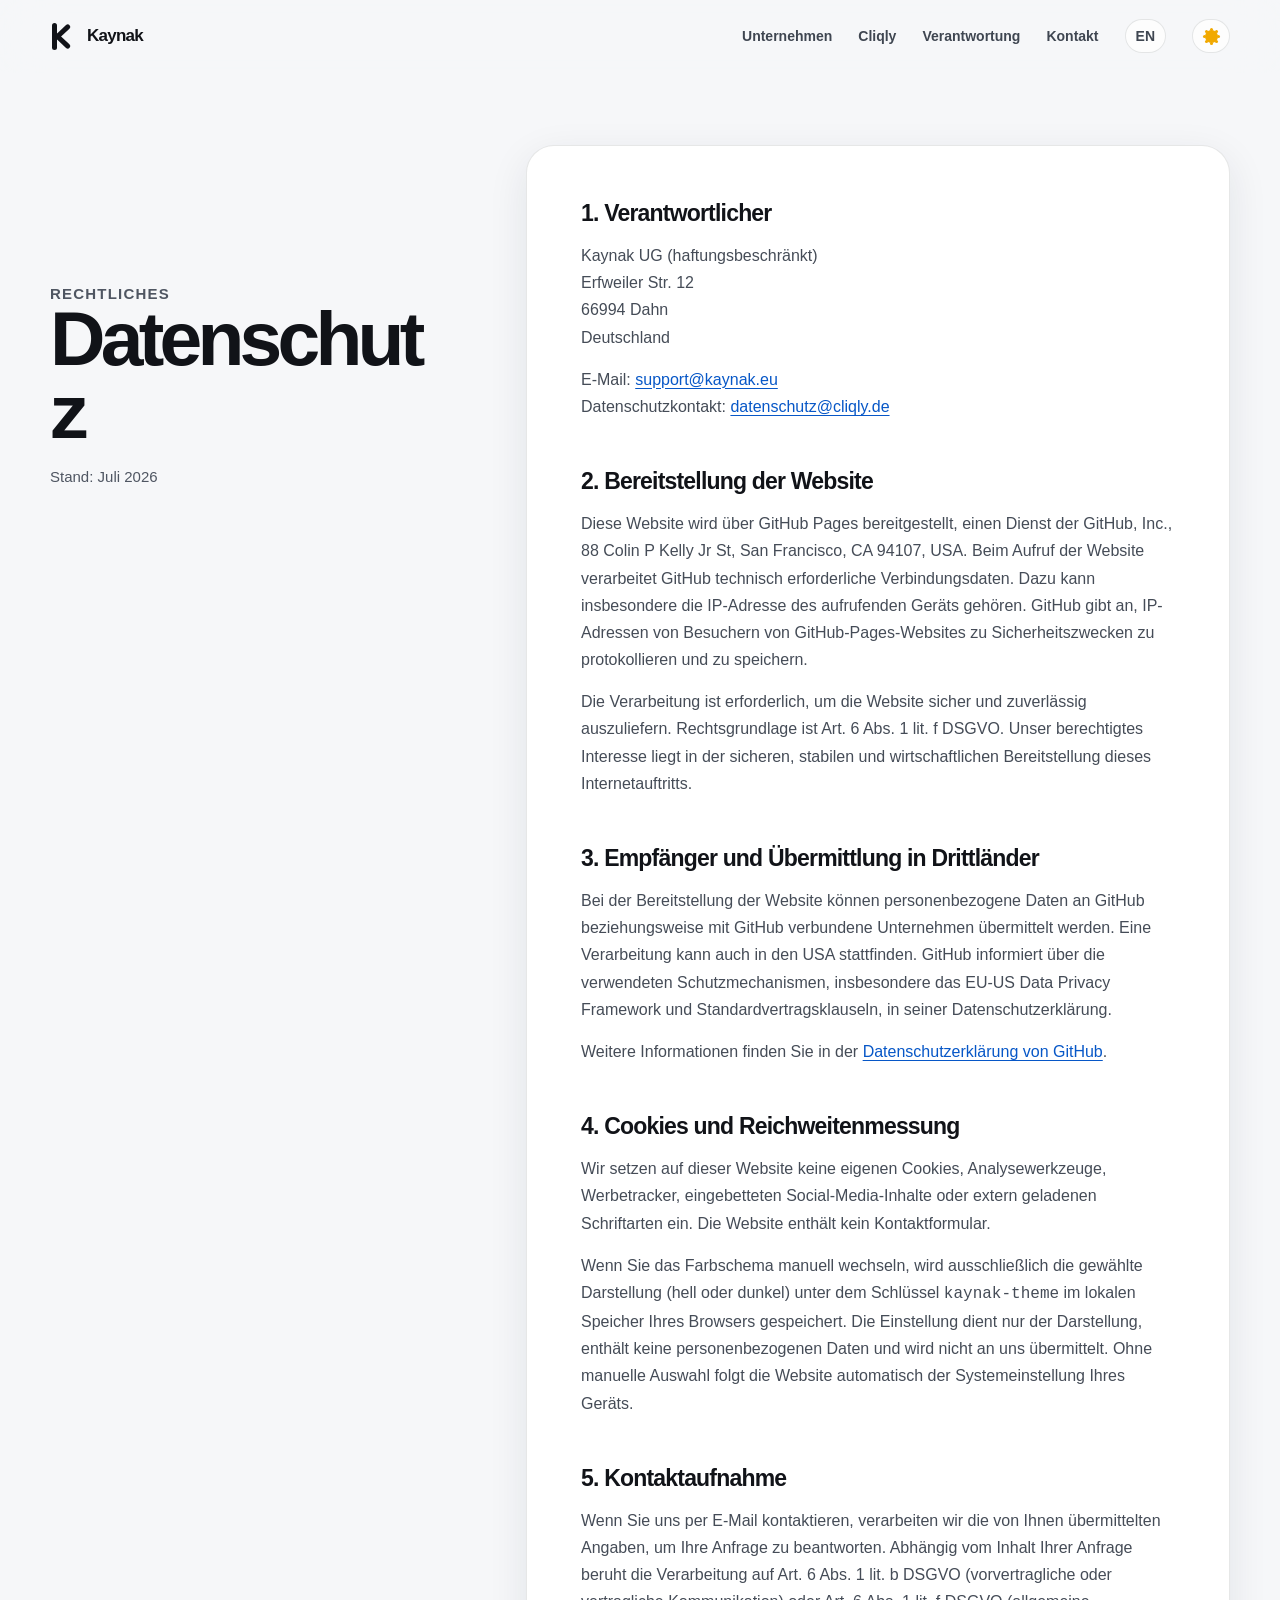
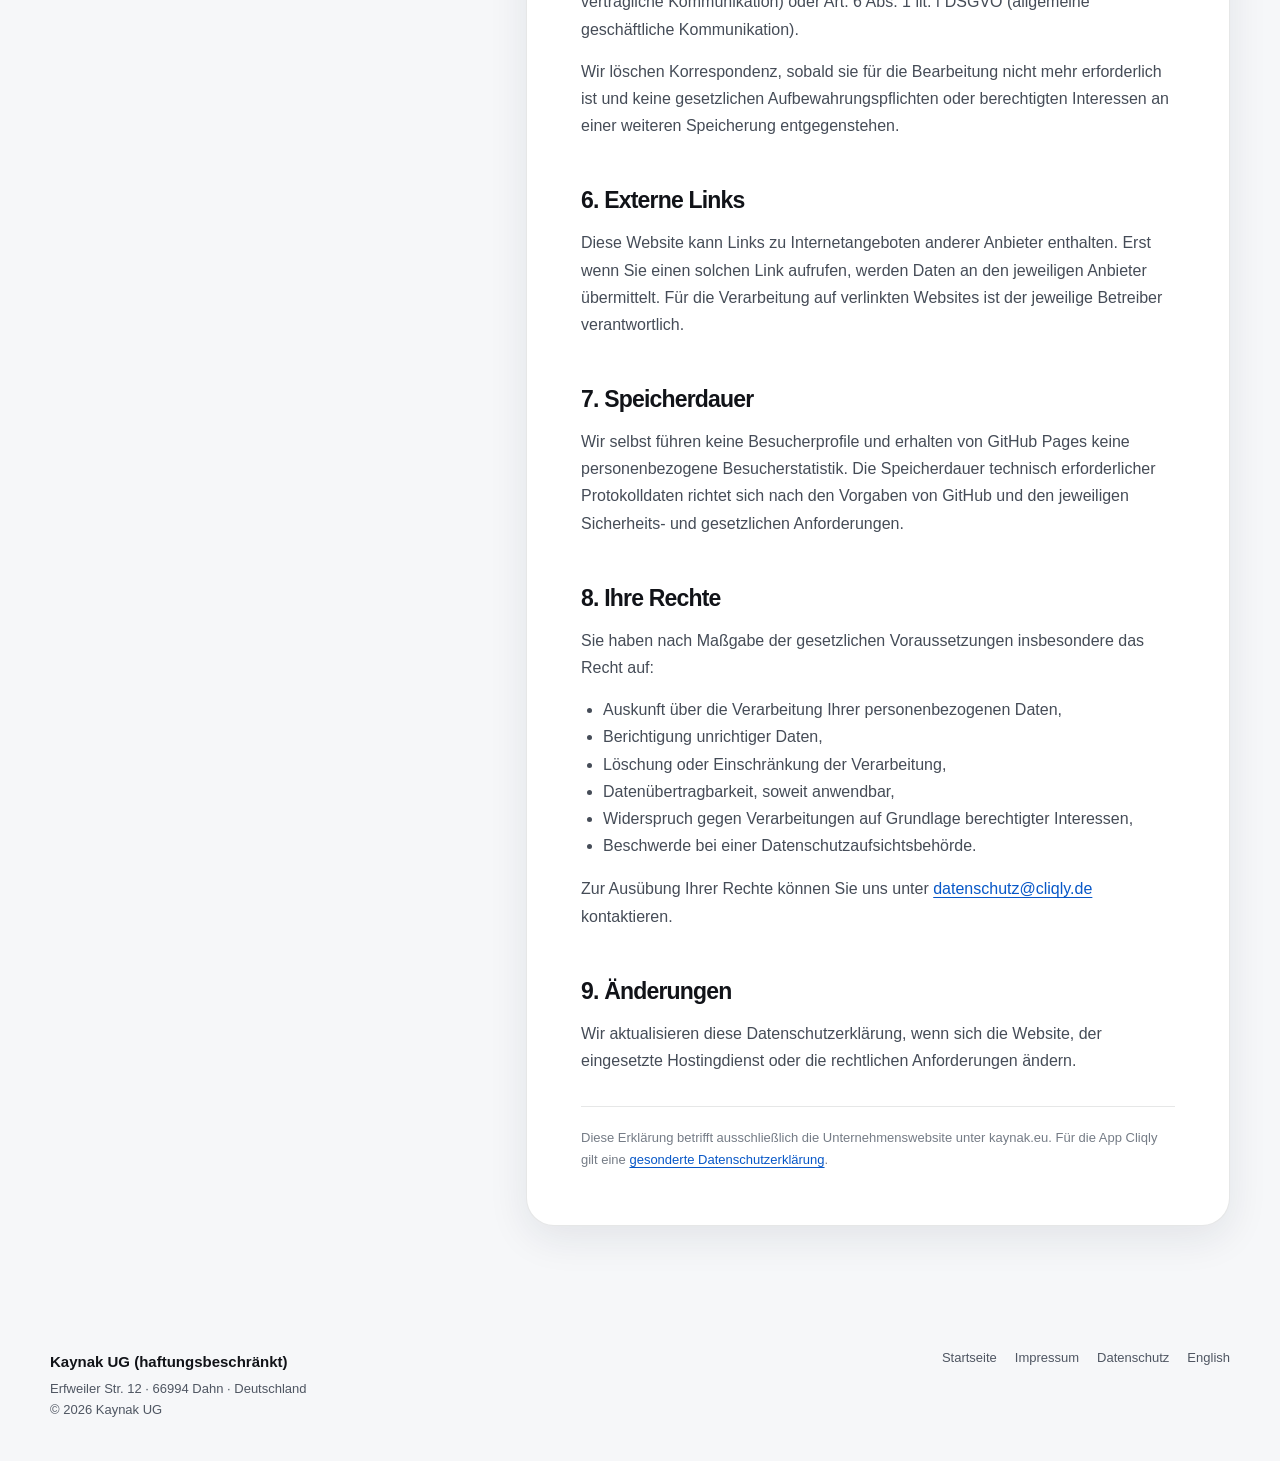
==== commit 6c9c17e6: "Add Cliqly legal pages and fix mobile heading" ====
--- a/datenschutz/index.html
+++ b/datenschutz/index.html
@@ -169,7 +169,8 @@
 
           <p class="legal-note">
             Diese Erklärung betrifft ausschließlich die Unternehmenswebsite unter
-            kaynak.eu. Für die App Cliqly gilt eine gesonderte Datenschutzerklärung.
+            kaynak.eu. Für die App Cliqly gilt eine
+            <a href="/cliqly/datenschutz/">gesonderte Datenschutzerklärung</a>.
           </p>
         </article>
       </div>
--- a/assets/styles.css
+++ b/assets/styles.css
@@ -718,11 +718,15 @@
 }
 
 .section-title {
+  max-width: 100%;
   margin: 0;
   font-size: clamp(42px, 5.8vw, 74px);
   font-weight: 700;
   letter-spacing: -0.058em;
   line-height: 0.99;
+  hyphens: manual;
+  overflow-wrap: break-word;
+  text-wrap: balance;
 }
 
 .section-intro {
@@ -922,6 +926,27 @@
   line-height: 1.5;
 }
 
+.product-legal-links {
+  margin-top: 28px;
+  display: flex;
+  flex-wrap: wrap;
+  gap: 10px 22px;
+  color: #dceaff;
+  font-size: 14px;
+  font-weight: 620;
+}
+
+.product-legal-links a {
+  text-decoration: underline;
+  text-decoration-color: rgba(220, 234, 255, 0.38);
+  text-underline-offset: 5px;
+  transition: text-decoration-color 180ms ease;
+}
+
+.product-legal-links a:hover {
+  text-decoration-color: currentColor;
+}
+
 .value-grid {
   display: grid;
   grid-template-columns: repeat(3, minmax(0, 1fr));
@@ -1101,16 +1126,48 @@
 }
 
 .legal-heading h1 {
+  max-width: 100%;
   margin: 0;
   font-size: clamp(48px, 6vw, 78px);
   letter-spacing: -0.062em;
   line-height: 0.95;
+  hyphens: auto;
+  overflow-wrap: break-word;
+  text-wrap: balance;
 }
 
 .legal-heading p {
   margin: 20px 0 0;
   color: var(--ink-soft);
   font-size: 15px;
+}
+
+.legal-language-switcher {
+  margin-top: 24px;
+  display: flex;
+  flex-wrap: wrap;
+  gap: 8px;
+}
+
+.legal-language-switcher a {
+  min-width: 40px;
+  min-height: 36px;
+  padding: 0 12px;
+  display: inline-flex;
+  align-items: center;
+  justify-content: center;
+  border: 1px solid var(--line);
+  border-radius: 999px;
+  color: var(--ink-soft);
+  background: var(--control-surface);
+  font-size: 13px;
+  font-weight: 650;
+}
+
+.legal-language-switcher a[aria-current="page"] {
+  color: var(--button-primary-foreground);
+  border-color: var(--button-primary-background);
+  background: var(--button-primary-background);
 }
 
 .legal-content {
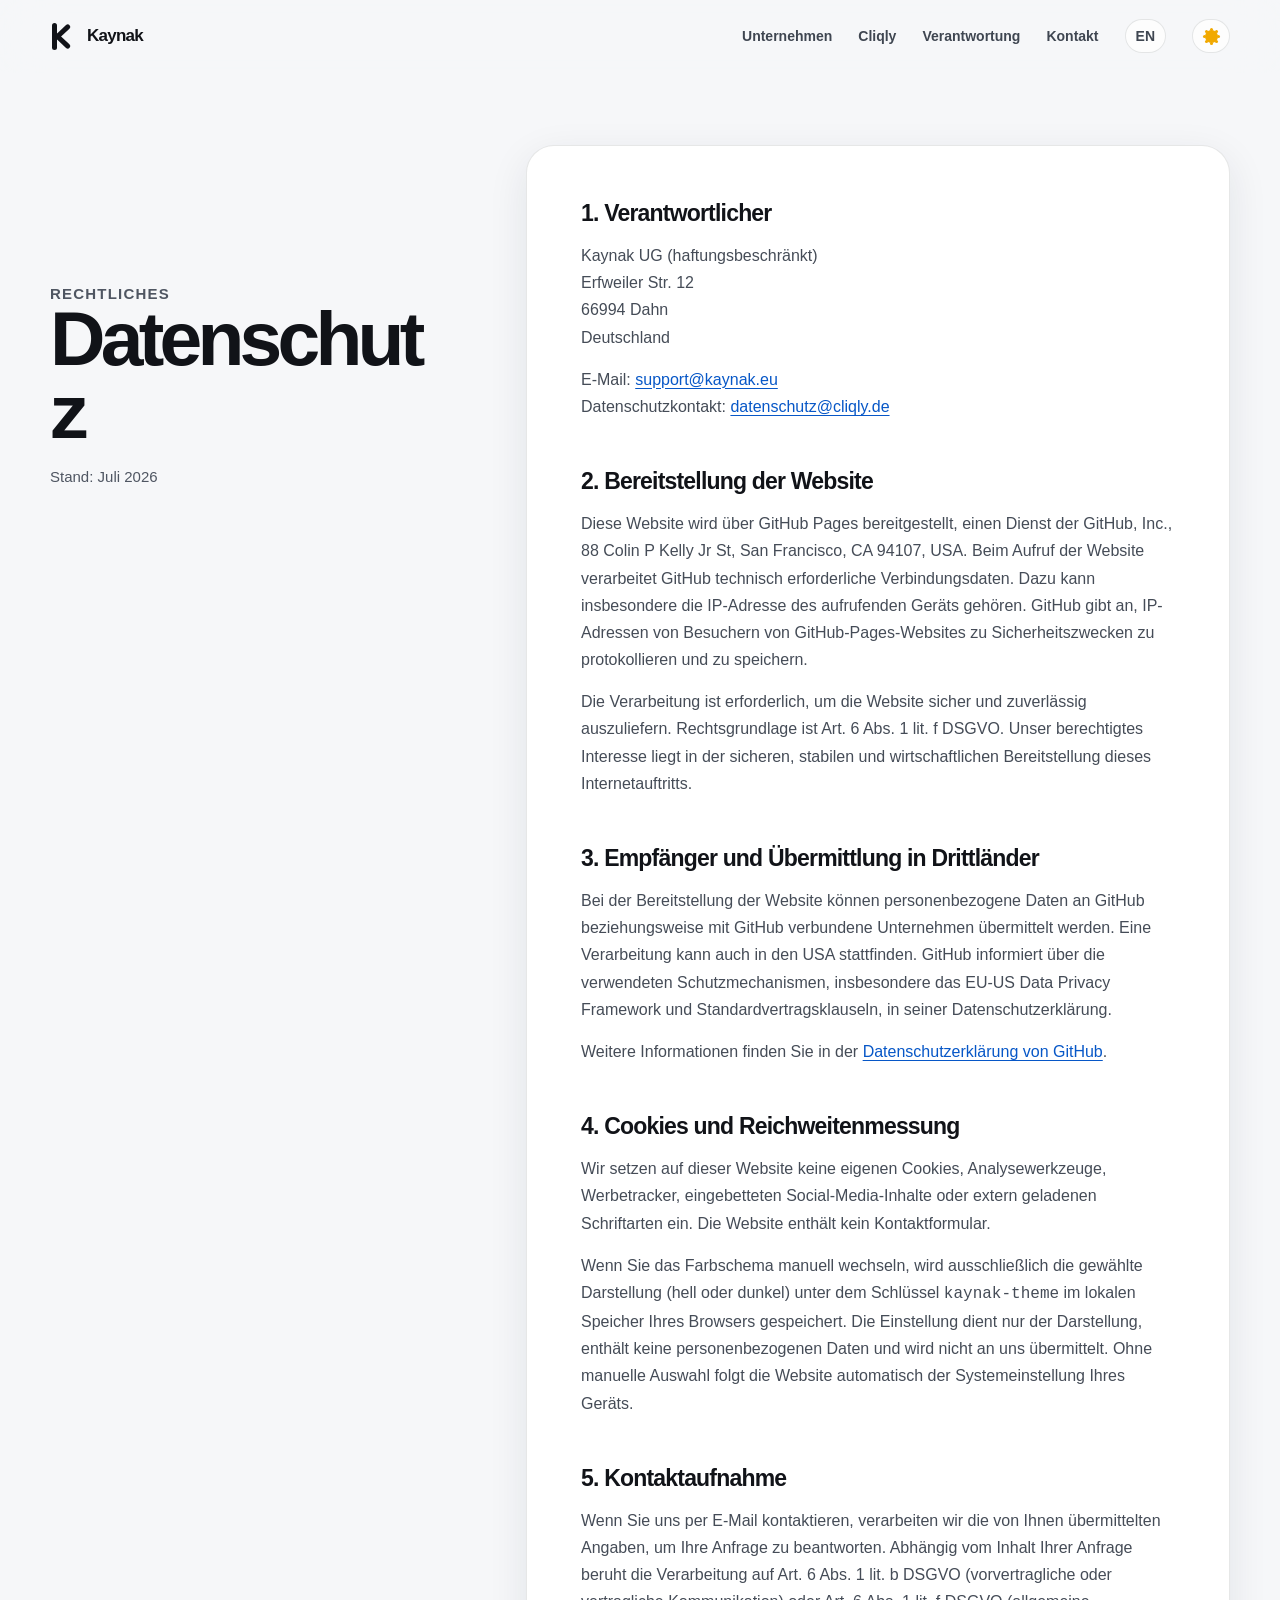
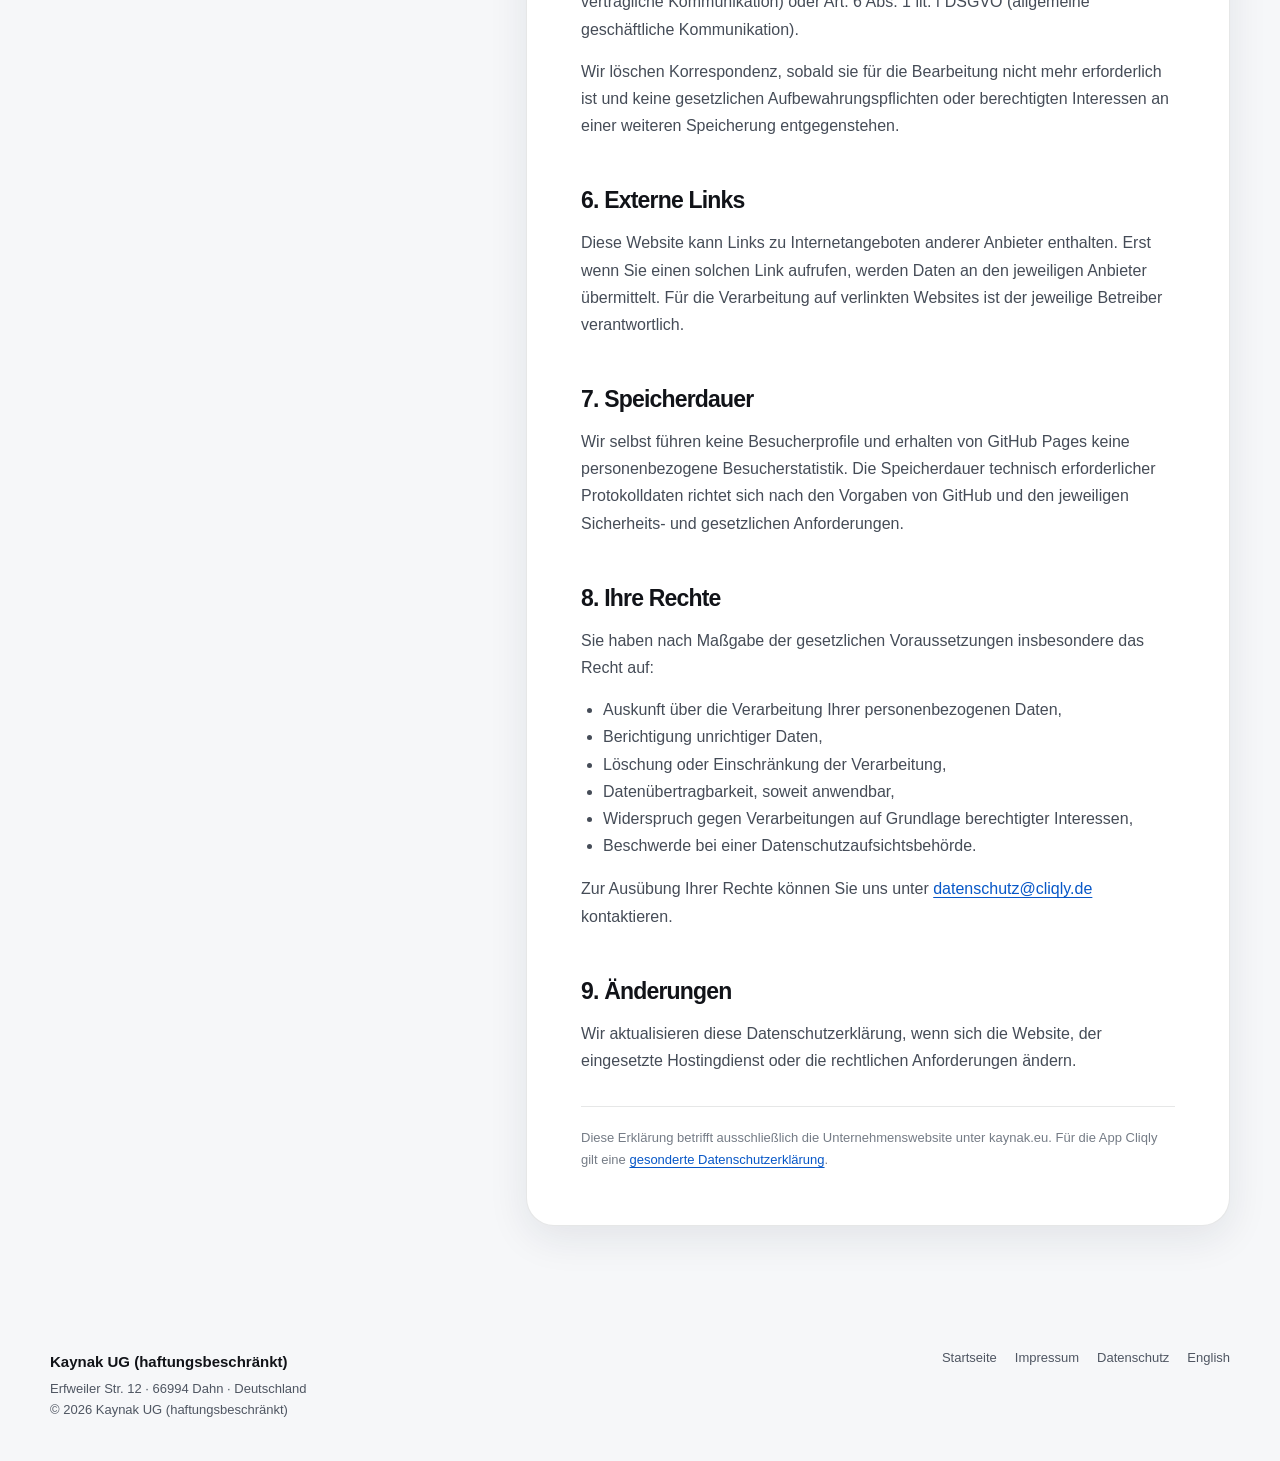
==== commit 77c524c0: "Use full registered company name throughout site" ====
--- a/datenschutz/index.html
+++ b/datenschutz/index.html
@@ -3,7 +3,7 @@
   <head>
     <meta charset="utf-8" />
     <meta name="viewport" content="width=device-width, initial-scale=1" />
-    <title>Datenschutz – Kaynak UG</title>
+    <title>Datenschutz – Kaynak UG (haftungsbeschränkt)</title>
     <meta
       name="description"
       content="Datenschutzerklärung für die Unternehmenswebsite der Kaynak UG (haftungsbeschränkt)."
@@ -22,7 +22,7 @@
     <a class="skip-link" href="#inhalt">Zum Inhalt springen</a>
     <header class="site-header">
       <nav class="nav-shell" aria-label="Hauptnavigation">
-        <a class="brand" href="/" aria-label="Kaynak UG Startseite">
+        <a class="brand" href="/" aria-label="Kaynak UG (haftungsbeschränkt) Startseite">
           <span class="brand-mark" aria-hidden="true"><span class="brand-stem"></span></span>
           <span>Kaynak</span>
         </a>
@@ -181,7 +181,7 @@
         <div class="footer-company">
           <strong>Kaynak UG (haftungsbeschränkt)</strong>
           Erfweiler Str. 12 · 66994 Dahn · Deutschland<br />
-          © <span data-current-year>2026</span> Kaynak UG
+          © <span data-current-year>2026</span> Kaynak UG (haftungsbeschränkt)
         </div>
         <div class="footer-links">
           <a href="/">Startseite</a>
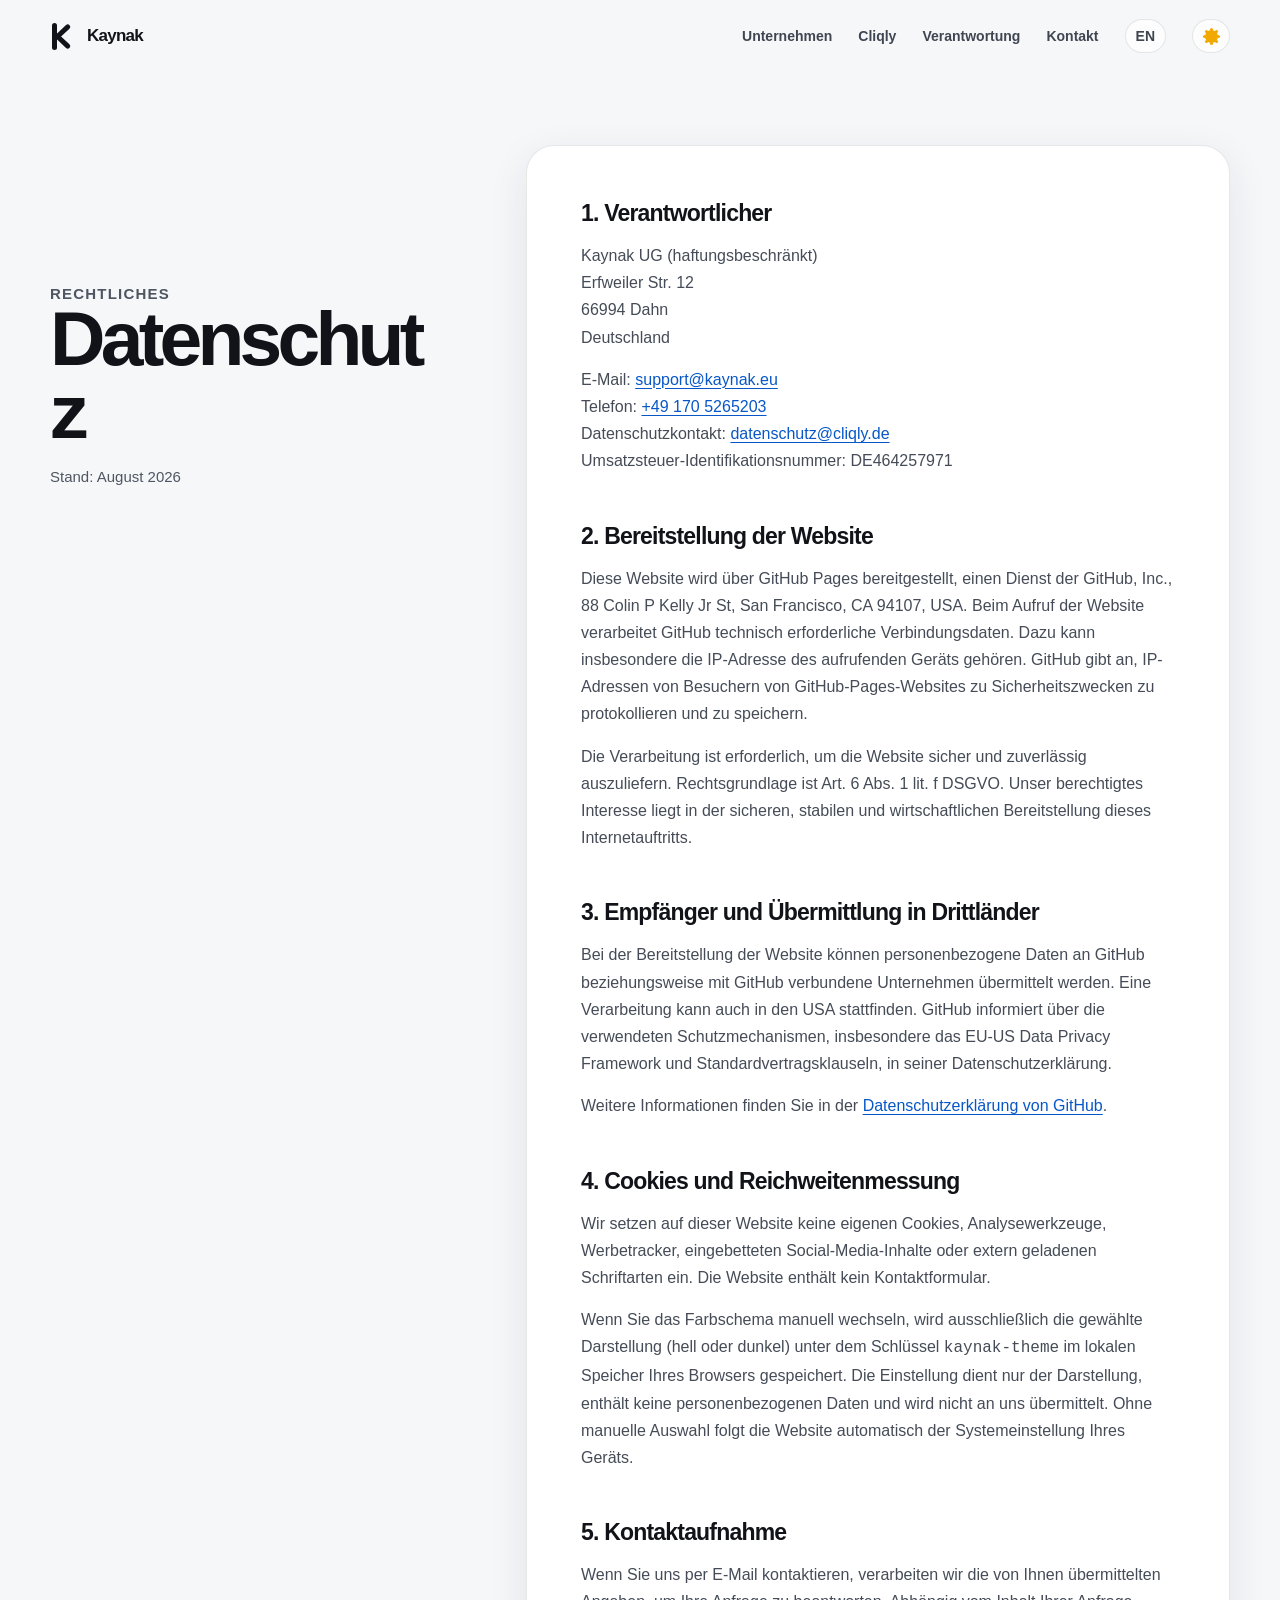
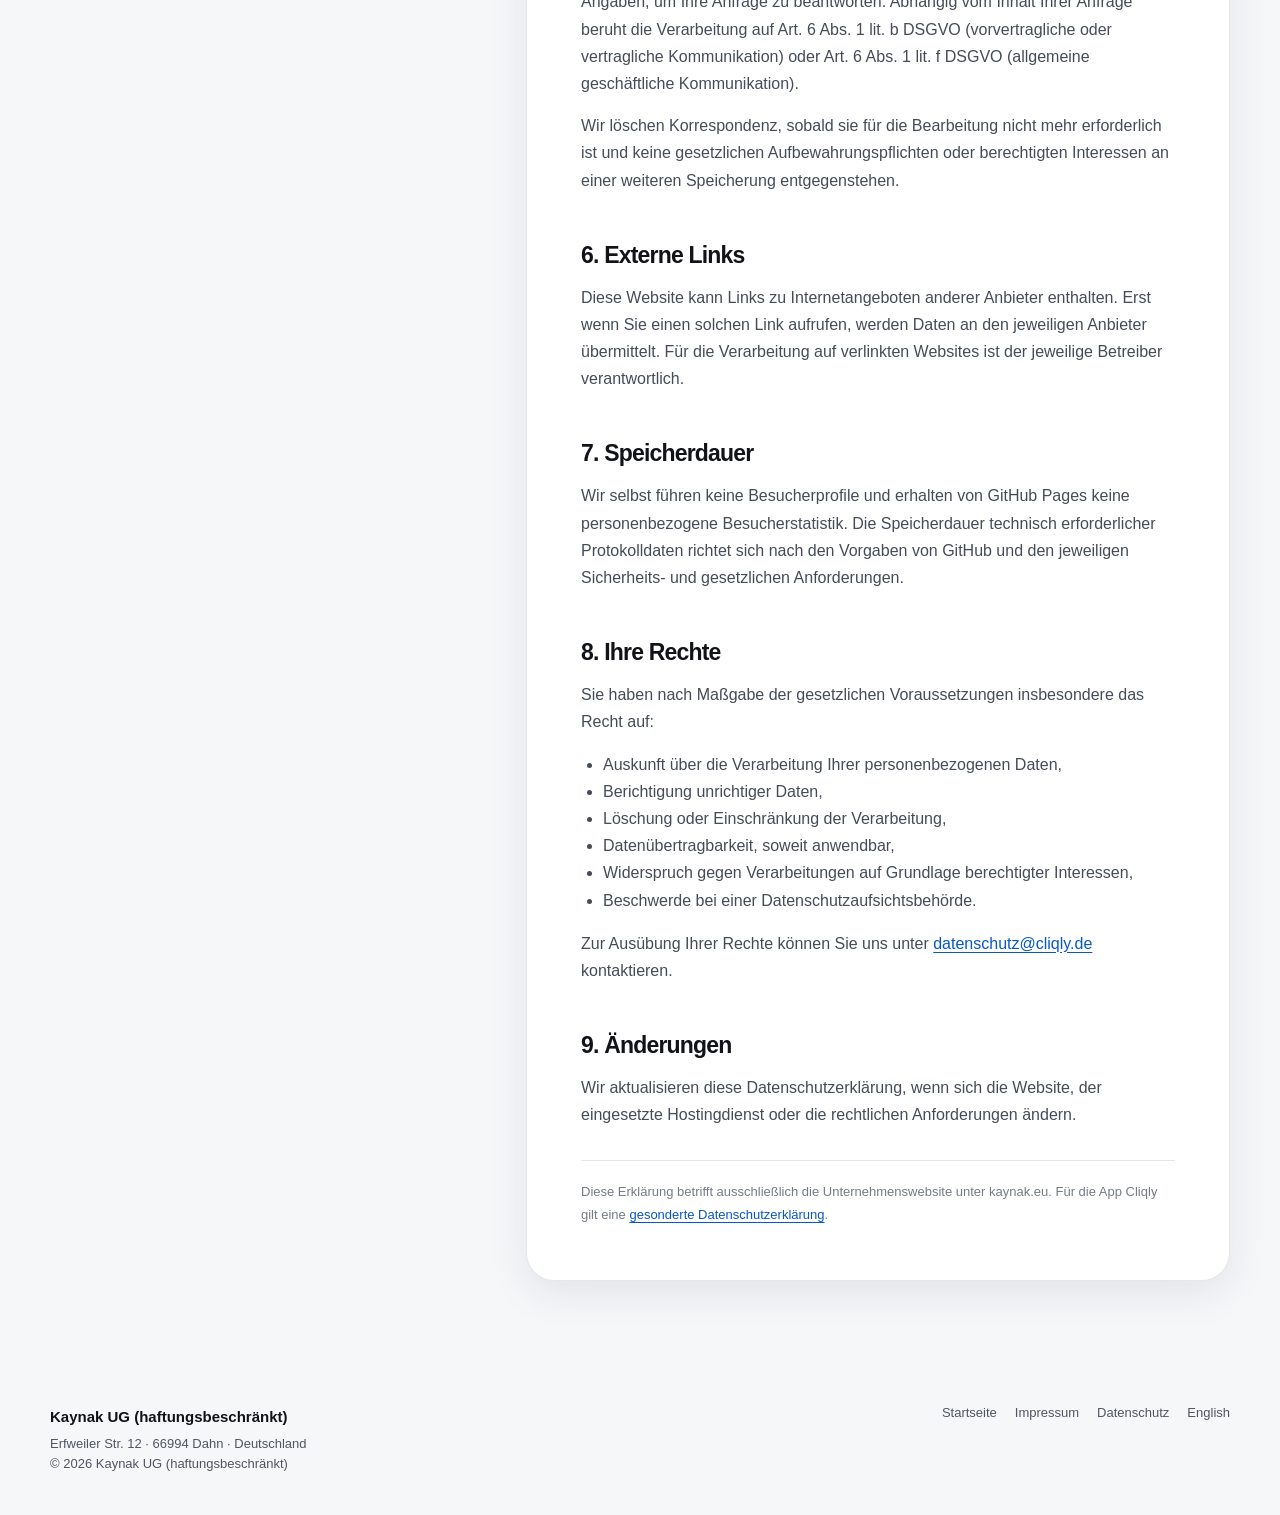
==== commit a2514759: "Update legal documents for August 2026" ====
--- a/datenschutz/index.html
+++ b/datenschutz/index.html
@@ -50,7 +50,7 @@
         <div class="legal-heading">
           <p class="section-kicker">Rechtliches</p>
           <h1>Datenschutz</h1>
-          <p>Stand: Juli 2026</p>
+          <p>Stand: August 2026</p>
         </div>
         <article class="legal-content">
           <h2>1. Verantwortlicher</h2>
@@ -63,8 +63,11 @@
           <p>
             E-Mail:
             <a href="mailto:support@kaynak.eu">support@kaynak.eu</a><br />
+            Telefon:
+            <a href="tel:+491705265203">+49 170 5265203</a><br />
             Datenschutzkontakt:
-            <a href="mailto:datenschutz@cliqly.de">datenschutz@cliqly.de</a>
+            <a href="mailto:datenschutz@cliqly.de">datenschutz@cliqly.de</a><br />
+            Umsatzsteuer-Identifikationsnummer: DE464257971
           </p>
 
           <h2>2. Bereitstellung der Website</h2>
--- a/assets/styles.css
+++ b/assets/styles.css
@@ -23,6 +23,10 @@
   --cyan: #43c7f4;
   --violet: #7557ff;
   --green: #7bd35a;
+  --aura-blue: #33b3ff;
+  --aura-cyan: #29f2e0;
+  --aura-violet: #b376ff;
+  --aura-magenta: #f54dc7;
   --shadow-soft: 0 24px 80px rgba(18, 30, 58, 0.12);
   --shadow-card: 0 12px 40px rgba(18, 30, 58, 0.09);
   --radius-xl: 40px;
@@ -488,195 +492,349 @@
 
 .hero-visual {
   position: relative;
-  min-height: 530px;
+  min-height: 690px;
+  isolation: isolate;
+  perspective: 1400px;
+}
+
+.hero-visual::before {
+  content: "";
+  position: absolute;
+  z-index: -2;
+  width: 760px;
+  height: 680px;
+  top: -18px;
+  left: 52%;
+  border-radius: 50%;
+  background:
+    radial-gradient(ellipse at 48% 45%, rgba(101, 232, 255, 0.2), transparent 34%),
+    radial-gradient(ellipse at 72% 63%, rgba(0, 209, 199, 0.2), transparent 42%),
+    radial-gradient(ellipse at 31% 67%, rgba(88, 101, 242, 0.16), transparent 46%),
+    radial-gradient(ellipse at 63% 28%, rgba(157, 104, 255, 0.14), transparent 40%);
+  filter: blur(34px);
+  opacity: 0.8;
+  -webkit-mask-image: radial-gradient(ellipse at center, #000 0 34%, transparent 76%);
+  mask-image: radial-gradient(ellipse at center, #000 0 34%, transparent 76%);
+  transform: translateX(-50%);
+  pointer-events: none;
 }
 
 .orb {
   position: absolute;
-  width: 470px;
-  height: 470px;
-  top: 22px;
+  isolation: isolate;
+  overflow: visible;
+  width: 720px;
+  height: 670px;
+  top: -16px;
   left: 50%;
+  border: 0;
+  border-radius: 0;
+  background: transparent;
+  box-shadow: none;
+  filter: saturate(124%);
+  -webkit-mask-image: radial-gradient(
+    ellipse at center,
+    #000 0 38%,
+    rgba(0, 0, 0, 0.88) 56%,
+    transparent 84%
+  );
+  mask-image: radial-gradient(
+    ellipse at center,
+    #000 0 38%,
+    rgba(0, 0, 0, 0.88) 56%,
+    transparent 84%
+  );
+  transform: translate3d(calc(-50% + var(--orb-x, 0px)), var(--orb-y, 0px), 0);
+  transition: transform 900ms cubic-bezier(0.16, 1, 0.3, 1);
+}
+
+.orb::before {
+  content: "";
+  position: absolute;
+  z-index: 0;
+  inset: 8% 8% 7%;
   border-radius: 50%;
   background:
-    radial-gradient(circle at 34% 28%, rgba(255, 255, 255, 0.96) 0 8%, transparent 28%),
-    radial-gradient(circle at 70% 20%, rgba(131, 102, 255, 0.85), transparent 32%),
-    radial-gradient(circle at 74% 72%, rgba(31, 170, 250, 0.9), transparent 35%),
-    radial-gradient(circle at 24% 72%, rgba(126, 221, 99, 0.85), transparent 30%),
-    linear-gradient(145deg, #d7e9ff, #dcd7ff 45%, #c9f6f2);
+    conic-gradient(
+      from 212deg at 52% 51%,
+      rgba(22, 181, 255, 0.68),
+      rgba(101, 232, 255, 0.3) 16%,
+      rgba(0, 209, 199, 0.58) 34%,
+      rgba(88, 101, 242, 0.42) 57%,
+      rgba(157, 104, 255, 0.58) 76%,
+      rgba(22, 181, 255, 0.68)
+    );
+  filter: blur(54px);
+  opacity: 0.78;
+  animation: auraBreathe 18s ease-in-out infinite alternate;
+  pointer-events: none;
+}
+
+.orb::after {
+  content: "";
+  position: absolute;
+  z-index: 3;
+  inset: 11% 8% 13%;
+  border-radius: 50%;
+  background: radial-gradient(
+    ellipse at center,
+    transparent 0 47%,
+    rgba(173, 238, 255, 0.3) 48.2%,
+    rgba(157, 104, 255, 0.14) 49%,
+    transparent 51%
+  );
+  filter: drop-shadow(0 0 18px rgba(22, 181, 255, 0.18));
+  opacity: 0.74;
+  transform: rotate(-14deg);
+  animation: auraOrbit 30s ease-in-out infinite alternate;
+  pointer-events: none;
+}
+
+.aura-orb,
+.aura-fog,
+.aura-dust {
+  position: absolute;
+  pointer-events: none;
+}
+
+.aura-orb {
+  z-index: 1;
+  border-radius: 50%;
+  filter: blur(32px);
+  mix-blend-mode: normal;
+  opacity: 0.72;
+  will-change: transform;
+}
+
+.aura-orb-blue {
+  width: 56%;
+  height: 58%;
+  top: 4%;
+  left: 4%;
+  background: radial-gradient(
+    circle,
+    rgba(51, 179, 255, 0.88),
+    rgba(51, 179, 255, 0.34) 42%,
+    transparent 74%
+  );
+  animation: auraBlueDrift 24s ease-in-out infinite alternate;
+}
+
+.aura-orb-cyan {
+  width: 53%;
+  height: 56%;
+  right: 1%;
+  bottom: 2%;
+  background: radial-gradient(
+    circle,
+    rgba(41, 242, 224, 0.8),
+    rgba(41, 242, 224, 0.3) 42%,
+    transparent 74%
+  );
+  animation: auraCyanDrift 29s ease-in-out infinite alternate;
+}
+
+.aura-orb-violet {
+  width: 55%;
+  height: 57%;
+  top: 1%;
+  right: 0;
+  background: radial-gradient(
+    circle,
+    rgba(179, 118, 255, 0.72),
+    rgba(179, 118, 255, 0.28) 43%,
+    transparent 74%
+  );
+  animation: auraVioletDrift 27s ease-in-out infinite alternate;
+}
+
+.aura-orb-magenta {
+  width: 42%;
+  height: 44%;
+  bottom: 4%;
+  left: 21%;
+  background: radial-gradient(
+    circle,
+    rgba(245, 77, 199, 0.48),
+    rgba(245, 77, 199, 0.18) 44%,
+    transparent 74%
+  );
+  animation: auraMagentaDrift 33s ease-in-out infinite alternate;
+}
+
+.aura-fog {
+  z-index: 2;
+  width: 84%;
+  height: 58%;
+  left: 8%;
+  border-radius: 50%;
+  border: 1px solid rgba(207, 246, 255, 0.3);
+  background: transparent;
   box-shadow:
-    inset 0 1px 0 rgba(255, 255, 255, 0.8),
-    0 48px 100px rgba(57, 88, 158, 0.18);
-  filter: saturate(108%);
-  transform: translateX(-50%);
+    0 0 22px rgba(22, 181, 255, 0.12),
+    inset 0 0 22px rgba(157, 104, 255, 0.08);
+  -webkit-mask-image: linear-gradient(90deg, transparent, #000 24% 76%, transparent);
+  mask-image: linear-gradient(90deg, transparent, #000 24% 76%, transparent);
+  mix-blend-mode: screen;
+  opacity: 0.62;
+  will-change: transform;
+}
+
+.aura-fog-one {
+  top: 18%;
+  transform: rotate(-17deg);
+  animation: auraFogOne 26s ease-in-out infinite alternate;
+}
+
+.aura-fog-two {
+  bottom: 17%;
+  transform: rotate(18deg) scale(0.88);
+  animation: auraFogTwo 34s ease-in-out infinite alternate;
+}
+
+.aura-dust {
+  z-index: 4;
+  inset: 8% 9%;
+  opacity: 0.48;
+  background-image:
+    radial-gradient(circle at 14% 38%, rgba(255, 255, 255, 0.88) 0 1px, transparent 2px),
+    radial-gradient(circle at 27% 72%, rgba(101, 232, 255, 0.78) 0 1.5px, transparent 3px),
+    radial-gradient(circle at 38% 19%, rgba(255, 255, 255, 0.65) 0 1px, transparent 2px),
+    radial-gradient(circle at 64% 14%, rgba(179, 118, 255, 0.7) 0 1.5px, transparent 3px),
+    radial-gradient(circle at 79% 36%, rgba(255, 255, 255, 0.86) 0 1px, transparent 2px),
+    radial-gradient(circle at 86% 69%, rgba(41, 242, 224, 0.74) 0 1.5px, transparent 3px),
+    radial-gradient(circle at 57% 82%, rgba(255, 255, 255, 0.62) 0 1px, transparent 2px),
+    radial-gradient(circle at 19% 56%, rgba(51, 179, 255, 0.74) 0 1px, transparent 2px);
+  -webkit-mask-image: radial-gradient(ellipse at center, #000, transparent 77%);
+  mask-image: radial-gradient(ellipse at center, #000, transparent 77%);
+  animation: auraDustFloat 16s ease-in-out infinite alternate;
+}
+
+@keyframes auraBlueDrift {
+  to { transform: translate3d(12%, 10%, 0) scale(1.06); }
+}
+
+@keyframes auraCyanDrift {
+  to { transform: translate3d(-14%, -11%, 0) scale(1.08); }
+}
+
+@keyframes auraVioletDrift {
+  to { transform: translate3d(-11%, 16%, 0) scale(0.96); }
+}
+
+@keyframes auraMagentaDrift {
+  to { transform: translate3d(18%, -14%, 0) scale(1.08); }
+}
+
+@keyframes auraFogOne {
+  to { transform: translate3d(3%, 4%, 0) rotate(-11deg) scale(1.03); }
+}
+
+@keyframes auraFogTwo {
+  to { transform: translate3d(-4%, -3%, 0) rotate(12deg) scale(0.92); }
+}
+
+@keyframes auraDustFloat {
+  to { opacity: 0.72; transform: translate3d(0, -6px, 0); }
+}
+
+@keyframes auraBreathe {
+  to { opacity: 0.92; transform: scale(1.045) rotate(2deg); }
+}
+
+@keyframes auraOrbit {
+  to { opacity: 0.48; transform: rotate(-8deg) scale(1.025); }
 }
 
 .phone {
   position: absolute;
-  z-index: 2;
-  width: 252px;
-  height: 504px;
-  top: 4px;
-  left: 50%;
-  padding: 10px;
-  border: 1px solid rgba(255, 255, 255, 0.58);
-  border-radius: 48px;
-  background: #17191e;
+  z-index: 5;
+  width: clamp(292px, 23vw, 340px);
+  height: auto;
+  aspect-ratio: 430 / 932;
+  top: 0;
+  left: 51%;
+  padding: 8px;
+  border: 1px solid rgba(255, 255, 255, 0.5);
+  border-radius: 56px;
+  background: linear-gradient(145deg, #4a4e58 0%, #17191f 25%, #090a0d 72%, #30343d 100%);
   box-shadow:
-    0 35px 80px rgba(21, 29, 50, 0.32),
-    inset 0 0 0 1px rgba(255, 255, 255, 0.1);
-  transform: translateX(-50%) rotate(4deg);
+    -24px 40px 90px rgba(4, 9, 20, 0.38),
+    20px 32px 88px rgba(22, 181, 255, 0.15),
+    0 0 0 1px rgba(0, 0, 0, 0.72),
+    inset 0 1px 0 rgba(255, 255, 255, 0.22);
+  transform: translate3d(calc(-50% + var(--phone-x, 0px)), var(--phone-y, 0px), 0)
+    rotate(calc(2.6deg + var(--phone-rotate, 0deg)));
+  transition: transform 850ms cubic-bezier(0.16, 1, 0.3, 1);
+}
+
+.phone::before {
+  content: "";
+  position: absolute;
+  z-index: 3;
+  inset: 1px;
+  border: 1px solid rgba(255, 255, 255, 0.13);
+  border-radius: inherit;
+  background: linear-gradient(112deg, rgba(255, 255, 255, 0.1), transparent 22% 72%);
+  pointer-events: none;
+}
+
+.phone::after {
+  content: "";
+  position: absolute;
+  z-index: -1;
+  width: 3px;
+  height: 76px;
+  top: 118px;
+  left: -4px;
+  border-radius: 3px 0 0 3px;
+  background: #20232a;
+  box-shadow: 0 94px 0 #20232a;
 }
 
 .phone-screen {
   position: relative;
   height: 100%;
   overflow: hidden;
-  border-radius: 39px;
+  border-radius: 48px;
+  background: #0e3439;
+  box-shadow: inset 0 0 0 1px rgba(255, 255, 255, 0.08);
+}
+
+.phone-screen-shot {
+  position: absolute;
+  z-index: 1;
+  inset: 0;
+  width: 100%;
+  height: 100%;
+  object-fit: cover;
+  object-position: 50% top;
+}
+
+.phone-screen::after {
+  content: "";
+  position: absolute;
+  z-index: 3;
+  inset: 0;
+  border-radius: inherit;
   background:
-    radial-gradient(circle at 30% 34%, rgba(117, 87, 255, 0.28), transparent 23%),
-    radial-gradient(circle at 76% 65%, rgba(67, 199, 244, 0.35), transparent 25%),
-    linear-gradient(155deg, #f9fbff, #e9f3fd);
+    linear-gradient(116deg, rgba(255, 255, 255, 0.15), transparent 21% 73%, rgba(255, 255, 255, 0.05)),
+    radial-gradient(circle at 18% 4%, rgba(255, 255, 255, 0.08), transparent 20%);
+  box-shadow: inset 0 0 0 1px rgba(255, 255, 255, 0.08);
+  pointer-events: none;
 }
 
 .phone-island {
   position: absolute;
   z-index: 4;
-  width: 86px;
-  height: 25px;
-  top: 10px;
+  width: 94px;
+  height: 28px;
+  top: 11px;
   left: 50%;
   border-radius: 999px;
-  background: #101216;
+  background: #050609;
+  box-shadow: 0 1px 1px rgba(255, 255, 255, 0.08);
   transform: translateX(-50%);
-}
-
-.map-grid {
-  position: absolute;
-  inset: 0;
-  opacity: 0.65;
-  background-image:
-    linear-gradient(28deg, transparent 47%, rgba(52, 98, 136, 0.13) 48% 50%, transparent 51%),
-    linear-gradient(104deg, transparent 47%, rgba(52, 98, 136, 0.1) 48% 50%, transparent 51%);
-  background-size: 76px 76px, 92px 92px;
-}
-
-.map-water {
-  position: absolute;
-  width: 220px;
-  height: 95px;
-  top: 142px;
-  right: -74px;
-  border-radius: 50%;
-  background: rgba(74, 179, 235, 0.35);
-  transform: rotate(-28deg);
-}
-
-.pin {
-  position: absolute;
-  z-index: 3;
-  width: 37px;
-  height: 37px;
-  display: grid;
-  place-items: center;
-  border: 3px solid rgba(255, 255, 255, 0.95);
-  border-radius: 50% 50% 50% 12px;
-  color: #fff;
-  background: linear-gradient(145deg, var(--violet), var(--blue));
-  box-shadow: 0 8px 20px rgba(35, 72, 180, 0.25);
-  font-size: 12px;
-  font-weight: 760;
-  transform: rotate(-45deg);
-}
-
-.pin span {
-  transform: rotate(45deg);
-}
-
-.pin-one {
-  top: 112px;
-  left: 54px;
-}
-
-.pin-two {
-  top: 214px;
-  right: 50px;
-  background: linear-gradient(145deg, #ed5d8d, #ff875f);
-}
-
-.pin-three {
-  top: 290px;
-  left: 90px;
-  background: linear-gradient(145deg, #4ab65a, #90d34f);
-}
-
-.app-preview-card {
-  position: absolute;
-  z-index: 4;
-  right: 14px;
-  bottom: 28px;
-  left: 14px;
-  padding: 16px;
-  display: grid;
-  grid-template-columns: 48px 1fr;
-  align-items: center;
-  gap: 12px;
-  border: 1px solid rgba(255, 255, 255, 0.7);
-  border-radius: 21px;
-  background: rgba(255, 255, 255, 0.84);
-  -webkit-backdrop-filter: blur(18px);
-  backdrop-filter: blur(18px);
-  box-shadow: 0 16px 36px rgba(37, 61, 95, 0.13);
-  color: #111318;
-}
-
-.app-preview-card img {
-  width: 48px;
-  height: 48px;
-  border-radius: 13px;
-}
-
-.app-preview-card strong,
-.app-preview-card span {
-  display: block;
-}
-
-.app-preview-card strong {
-  margin-bottom: 3px;
-  font-size: 15px;
-}
-
-.app-preview-card span {
-  color: #4f5662;
-  font-size: 12px;
-  line-height: 1.35;
-}
-
-.floating-note {
-  position: absolute;
-  z-index: 6;
-  padding: 13px 16px;
-  border: 1px solid rgba(255, 255, 255, 0.72);
-  border-radius: 17px;
-  background: var(--control-surface);
-  -webkit-backdrop-filter: blur(20px);
-  backdrop-filter: blur(20px);
-  box-shadow: var(--shadow-card);
-  font-size: 13px;
-  font-weight: 650;
-  letter-spacing: -0.01em;
-}
-
-.floating-note.top {
-  top: 46px;
-  right: -8px;
-  transform: rotate(3deg);
-}
-
-.floating-note.bottom {
-  bottom: 54px;
-  left: -24px;
-  transform: rotate(-3deg);
 }
 
 .section {
@@ -692,11 +850,69 @@
 }
 
 .section-dark {
+  position: relative;
+  isolation: isolate;
+  overflow: hidden;
   color: #fff;
   background:
-    radial-gradient(circle at 8% 10%, rgba(60, 131, 246, 0.25), transparent 30%),
-    radial-gradient(circle at 93% 82%, rgba(117, 87, 255, 0.2), transparent 34%),
-    #111318;
+    radial-gradient(ellipse 76% 72% at 12% 36%, rgba(51, 179, 255, 0.22), transparent 70%),
+    radial-gradient(ellipse 68% 80% at 88% 58%, rgba(179, 118, 255, 0.22), transparent 72%),
+    radial-gradient(ellipse 54% 46% at 54% 96%, rgba(245, 77, 199, 0.12), transparent 74%),
+    linear-gradient(142deg, #080c14 0%, #0b0e19 48%, #0c0918 100%);
+}
+
+.section-dark::before,
+.section-dark::after {
+  content: "";
+  position: absolute;
+  z-index: -1;
+  pointer-events: none;
+}
+
+.section-dark::before {
+  inset: -46% -22%;
+  border-radius: 42%;
+  background:
+    radial-gradient(circle at 24% 47%, rgba(41, 242, 224, 0.56), transparent 26%),
+    radial-gradient(circle at 46% 28%, rgba(51, 179, 255, 0.55), transparent 30%),
+    radial-gradient(circle at 73% 55%, rgba(179, 118, 255, 0.58), transparent 31%),
+    radial-gradient(circle at 58% 78%, rgba(245, 77, 199, 0.38), transparent 27%);
+  filter: blur(92px) saturate(128%);
+  mix-blend-mode: screen;
+  opacity: 0.34;
+  will-change: transform;
+  animation: sectionAuraMesh 26s ease-in-out infinite alternate;
+}
+
+.section-dark::after {
+  inset: -30% -12%;
+  border-radius: 44%;
+  background:
+    radial-gradient(ellipse at 34% 64%, rgba(51, 179, 255, 0.4), transparent 38%),
+    radial-gradient(ellipse at 66% 38%, rgba(179, 118, 255, 0.4), transparent 40%),
+    radial-gradient(ellipse at 72% 74%, rgba(245, 77, 199, 0.24), transparent 32%);
+  filter: blur(74px) saturate(124%);
+  mix-blend-mode: screen;
+  opacity: 0.24;
+  will-change: transform;
+  animation: sectionAuraRibbon 34s ease-in-out infinite alternate;
+}
+
+.section-dark > .shell {
+  position: relative;
+  z-index: 1;
+}
+
+@keyframes sectionAuraMesh {
+  to {
+    transform: translate3d(5%, -4%, 0) rotate(7deg) scale(1.08);
+  }
+}
+
+@keyframes sectionAuraRibbon {
+  to {
+    transform: translate3d(-4%, 5%, 0) rotate(-5deg) scale(1.06);
+  }
 }
 
 .section-heading {
@@ -842,25 +1058,102 @@
 }
 
 .product-stage {
-  padding: clamp(28px, 5vw, 62px);
+  position: relative;
+  isolation: isolate;
+  overflow: visible;
+  padding: clamp(24px, 4vw, 48px) 0;
   display: grid;
   grid-template-columns: 0.9fr 1.1fr;
   align-items: center;
   gap: 70px;
-  border: 1px solid rgba(255, 255, 255, 0.12);
-  border-radius: var(--radius-xl);
+}
+
+.product-stage::before {
+  content: "";
+  position: absolute;
+  z-index: -1;
+  inset: -38% -16vw;
   background:
-    linear-gradient(145deg, rgba(255, 255, 255, 0.085), rgba(255, 255, 255, 0.025));
-  box-shadow: 0 40px 120px rgba(0, 0, 0, 0.22);
+    radial-gradient(
+      760px circle at var(--spotlight-x, 48%) var(--spotlight-y, 46%),
+      rgba(41, 242, 224, 0.2),
+      rgba(51, 179, 255, 0.16) 24%,
+      rgba(179, 118, 255, 0.12) 44%,
+      transparent 72%
+    ),
+    radial-gradient(ellipse at 78% 52%, rgba(245, 77, 199, 0.13), transparent 52%);
+  filter: blur(28px) saturate(125%);
+  mix-blend-mode: screen;
+  opacity: var(--spotlight-opacity, 0.8);
+  -webkit-mask-image: radial-gradient(ellipse at center, #000 0 42%, transparent 76%);
+  mask-image: radial-gradient(ellipse at center, #000 0 42%, transparent 76%);
+  transition: opacity 420ms ease;
+  pointer-events: none;
+}
+
+.product-stage::after {
+  content: none;
 }
 
 .product-visual {
+  position: relative;
+  isolation: isolate;
   min-width: 0;
   display: grid;
   place-items: center;
 }
 
+.product-visual::before,
+.product-visual::after {
+  content: "";
+  position: absolute;
+  z-index: -1;
+  border-radius: 50%;
+  pointer-events: none;
+  will-change: transform;
+}
+
+.product-visual::before {
+  width: min(132%, 590px);
+  aspect-ratio: 1;
+  background: conic-gradient(
+    from 205deg,
+    rgba(41, 242, 224, 0.72),
+    rgba(51, 179, 255, 0.68) 27%,
+    rgba(179, 118, 255, 0.66) 58%,
+    rgba(245, 77, 199, 0.54) 78%,
+    rgba(41, 242, 224, 0.72)
+  );
+  filter: blur(64px) saturate(118%);
+  opacity: 0.36;
+  animation: productAuraBreath 14s ease-in-out infinite alternate;
+}
+
+.product-visual::after {
+  width: min(92%, 410px);
+  aspect-ratio: 1;
+  background: radial-gradient(circle, rgba(148, 211, 255, 0.36), transparent 68%);
+  filter: blur(28px);
+  opacity: 0.55;
+  animation: productAuraFloat 18s ease-in-out infinite alternate;
+}
+
+@keyframes productAuraBreath {
+  to {
+    transform: rotate(14deg) scale(1.1);
+    opacity: 0.46;
+  }
+}
+
+@keyframes productAuraFloat {
+  to {
+    transform: translate3d(7%, -5%, 0) scale(0.94);
+  }
+}
+
 .product-icon {
+  position: relative;
+  z-index: 1;
   width: min(100%, 430px);
   height: auto;
   margin: 0 auto;
@@ -868,22 +1161,108 @@
   object-fit: contain;
   border-radius: 30%;
   box-shadow:
-    0 40px 80px rgba(0, 0, 0, 0.35),
-    0 0 0 1px rgba(255, 255, 255, 0.16);
+    0 44px 100px rgba(0, 0, 0, 0.42),
+    0 18px 70px rgba(51, 179, 255, 0.16),
+    0 0 0 1px rgba(255, 255, 255, 0.14);
 }
 
 .product-label {
-  display: inline-flex;
   margin-bottom: 21px;
-  padding: 7px 11px;
-  border: 1px solid rgba(255, 255, 255, 0.14);
-  border-radius: 999px;
-  color: #c4dcff;
-  background: rgba(255, 255, 255, 0.06);
+  width: max-content;
+  display: flex;
+  align-items: center;
+  gap: 10px;
+  color: #a9d5ff;
   font-size: 12px;
   font-weight: 680;
-  letter-spacing: 0.06em;
+  letter-spacing: 0.1em;
   text-transform: uppercase;
+}
+
+.product-label::before {
+  content: "";
+  width: 30px;
+  height: 1px;
+  background: linear-gradient(90deg, var(--aura-cyan), var(--aura-violet));
+  box-shadow: 0 0 12px rgba(51, 179, 255, 0.54);
+}
+
+.motion-ready [data-reveal] {
+  opacity: 0;
+  filter: blur(7px);
+  transform: translate3d(0, 30px, 0) scale(0.992);
+  transition:
+    opacity 850ms cubic-bezier(0.16, 1, 0.3, 1),
+    filter 850ms cubic-bezier(0.16, 1, 0.3, 1),
+    transform 850ms cubic-bezier(0.16, 1, 0.3, 1);
+  transition-delay: var(--reveal-delay, 0ms);
+}
+
+.motion-ready [data-reveal].is-revealed {
+  opacity: 1;
+  filter: blur(0);
+  transform: translate3d(0, 0, 0) scale(1);
+}
+
+.page-inactive .aura-orb,
+.page-inactive .aura-fog,
+.page-inactive .aura-dust,
+.page-inactive .orb::before,
+.page-inactive .orb::after,
+.page-inactive .section-dark::before,
+.page-inactive .section-dark::after,
+.page-inactive .product-visual::before,
+.page-inactive .product-visual::after,
+.motion-restrained .aura-orb,
+.motion-restrained .aura-fog,
+.motion-restrained .aura-dust,
+.motion-restrained .orb::before,
+.motion-restrained .orb::after,
+.motion-restrained .section-dark::before,
+.motion-restrained .section-dark::after,
+.motion-restrained .product-visual::before,
+.motion-restrained .product-visual::after {
+  animation-play-state: paused;
+}
+
+@media (pointer: fine) {
+  .hero-visual .orb,
+  .hero-visual .phone {
+    will-change: transform;
+  }
+}
+
+@media (hover: hover) and (pointer: fine) {
+  .fact-card,
+  .value-card,
+  .responsibility-card {
+    transition:
+      transform 500ms cubic-bezier(0.16, 1, 0.3, 1),
+      border-color 500ms ease,
+      box-shadow 500ms ease;
+  }
+
+  .fact-card:hover,
+  .value-card:hover,
+  .responsibility-card:hover,
+  .motion-ready .fact-card[data-reveal].is-revealed:hover,
+  .motion-ready .value-card[data-reveal].is-revealed:hover,
+  .motion-ready .responsibility-card[data-reveal].is-revealed:hover {
+    border-color: color-mix(in srgb, var(--blue) 30%, var(--line));
+    box-shadow: 0 22px 60px rgba(18, 30, 58, 0.13);
+    transform: translate3d(0, -5px, 0);
+  }
+
+  .product-icon {
+    transition:
+      transform 700ms cubic-bezier(0.16, 1, 0.3, 1),
+      filter 700ms ease;
+  }
+
+  .product-stage:hover .product-icon {
+    filter: saturate(1.06) brightness(1.03);
+    transform: translate3d(0, -4px, 0) scale(1.015);
+  }
 }
 
 .product-copy h3 {
@@ -1250,18 +1629,36 @@
     border-color 420ms ease;
 }
 
+:root[data-theme="dark"] .hero-visual::before {
+  opacity: 1;
+}
+
 :root[data-theme="dark"] .orb {
-  filter: saturate(105%) brightness(0.82);
-  box-shadow:
-    inset 0 1px 0 rgba(255, 255, 255, 0.35),
-    0 48px 120px rgba(26, 72, 153, 0.2);
+  border: 0;
+  background: transparent;
+  filter: saturate(136%) brightness(0.98);
+  box-shadow: none;
+}
+
+:root[data-theme="dark"] .aura-orb {
+  mix-blend-mode: screen;
+  opacity: 0.84;
+}
+
+:root[data-theme="dark"] .aura-fog {
+  opacity: 0.7;
+}
+
+:root[data-theme="dark"] .aura-dust {
+  opacity: 0.58;
 }
 
 :root[data-theme="dark"] .section-dark {
   background:
-    radial-gradient(circle at 8% 10%, rgba(60, 131, 246, 0.22), transparent 30%),
-    radial-gradient(circle at 93% 82%, rgba(117, 87, 255, 0.18), transparent 34%),
-    #07090e;
+    radial-gradient(ellipse 76% 72% at 12% 36%, rgba(51, 179, 255, 0.2), transparent 70%),
+    radial-gradient(ellipse 68% 80% at 88% 58%, rgba(179, 118, 255, 0.2), transparent 72%),
+    radial-gradient(ellipse 54% 46% at 54% 96%, rgba(245, 77, 199, 0.11), transparent 74%),
+    linear-gradient(142deg, #05080e 0%, #080a13 48%, #090611 100%);
 }
 
 :root[data-theme="dark"] .contact-panel {
@@ -1290,6 +1687,7 @@
 
   .hero-visual {
     width: min(100%, 640px);
+    min-height: 740px;
     margin: 0 auto;
   }
 
@@ -1403,41 +1801,45 @@
   }
 
   .hero-visual {
-    min-height: 450px;
+    min-height: 660px;
+  }
+
+  .hero-visual::before {
+    width: min(176vw, 700px);
+    height: 650px;
+    top: -8px;
+    left: 50%;
   }
 
   .orb {
-    width: 390px;
-    height: 390px;
+    width: min(168vw, 680px);
+    height: 640px;
+    top: -4px;
   }
 
   .phone {
-    width: 214px;
-    height: 428px;
-    border-radius: 41px;
+    width: clamp(252px, 72vw, 302px);
+    height: auto;
+    top: 6px;
+    left: 52%;
+    border-radius: 50px;
+    transform: translate3d(calc(-50% + var(--phone-x, 0px)), var(--phone-y, 0px), 0)
+      rotate(calc(1.2deg + var(--phone-rotate, 0deg)));
   }
 
   .phone-screen {
-    border-radius: 33px;
-  }
-
-  .app-preview-card {
-    padding: 12px;
-    grid-template-columns: 40px 1fr;
-  }
-
-  .app-preview-card img {
-    width: 40px;
-    height: 40px;
-    border-radius: 11px;
-  }
-
-  .floating-note.top {
-    right: 0;
-  }
-
-  .floating-note.bottom {
-    left: 0;
+    border-radius: 42px;
+  }
+
+  .phone-island {
+    width: 84px;
+    height: 25px;
+    top: 10px;
+  }
+
+  .aura-fog-two,
+  .aura-dust {
+    display: none;
   }
 
   .section {
@@ -1479,8 +1881,7 @@
   }
 
   .product-stage {
-    padding: 28px;
-    border-radius: 30px;
+    padding: 18px 0 6px;
   }
 
   .product-copy h3 {
@@ -1530,13 +1931,19 @@
 
 @media (max-width: 440px) {
   .hero-visual {
+    min-height: 620px;
     margin-left: -7px;
     width: calc(100% + 14px);
   }
 
-  .floating-note {
-    padding: 10px 12px;
-    font-size: 11px;
+  .orb {
+    width: min(180vw, 640px);
+    height: 600px;
+  }
+
+  .phone {
+    width: min(80vw, 282px);
+    left: 51%;
   }
 }
 
@@ -1557,4 +1964,10 @@
     animation-duration: 0.01ms !important;
     animation-iteration-count: 1 !important;
   }
-}
+
+  .motion-ready [data-reveal] {
+    opacity: 1 !important;
+    filter: none !important;
+    transform: none !important;
+  }
+}
